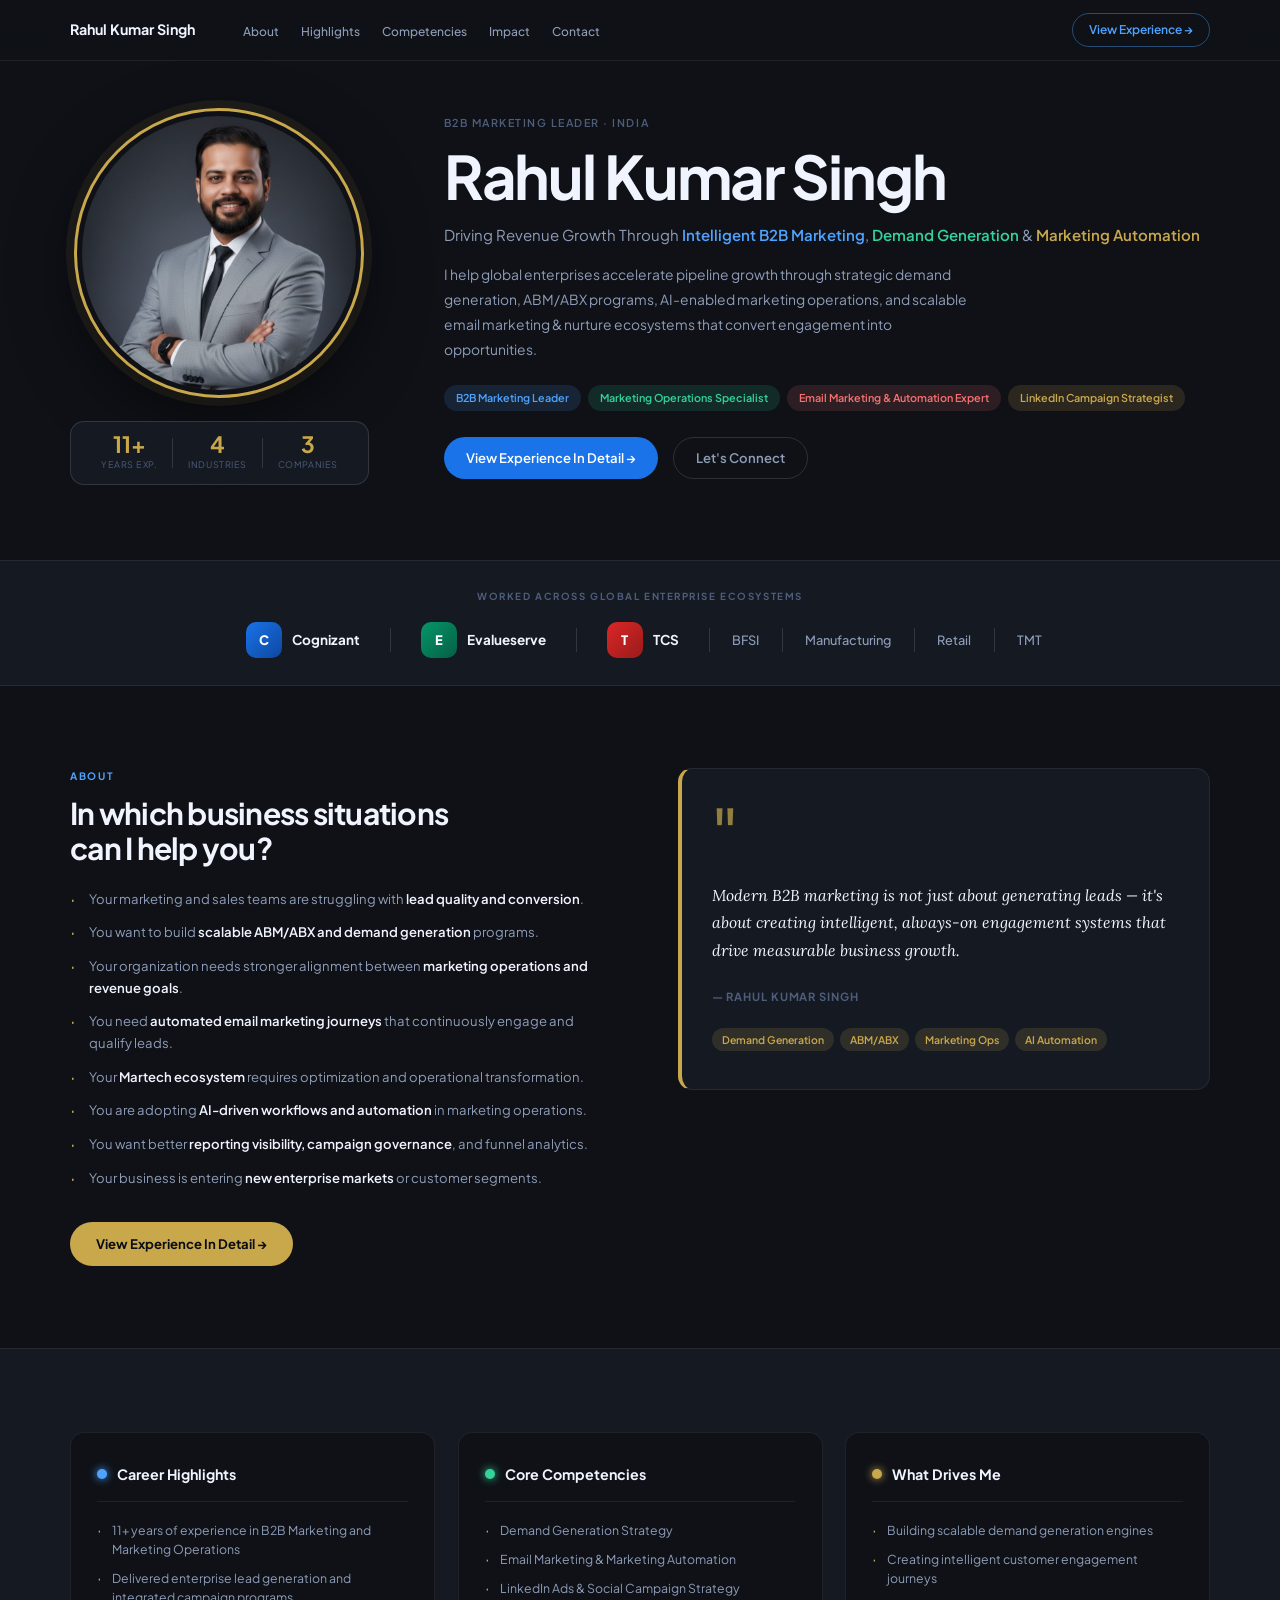
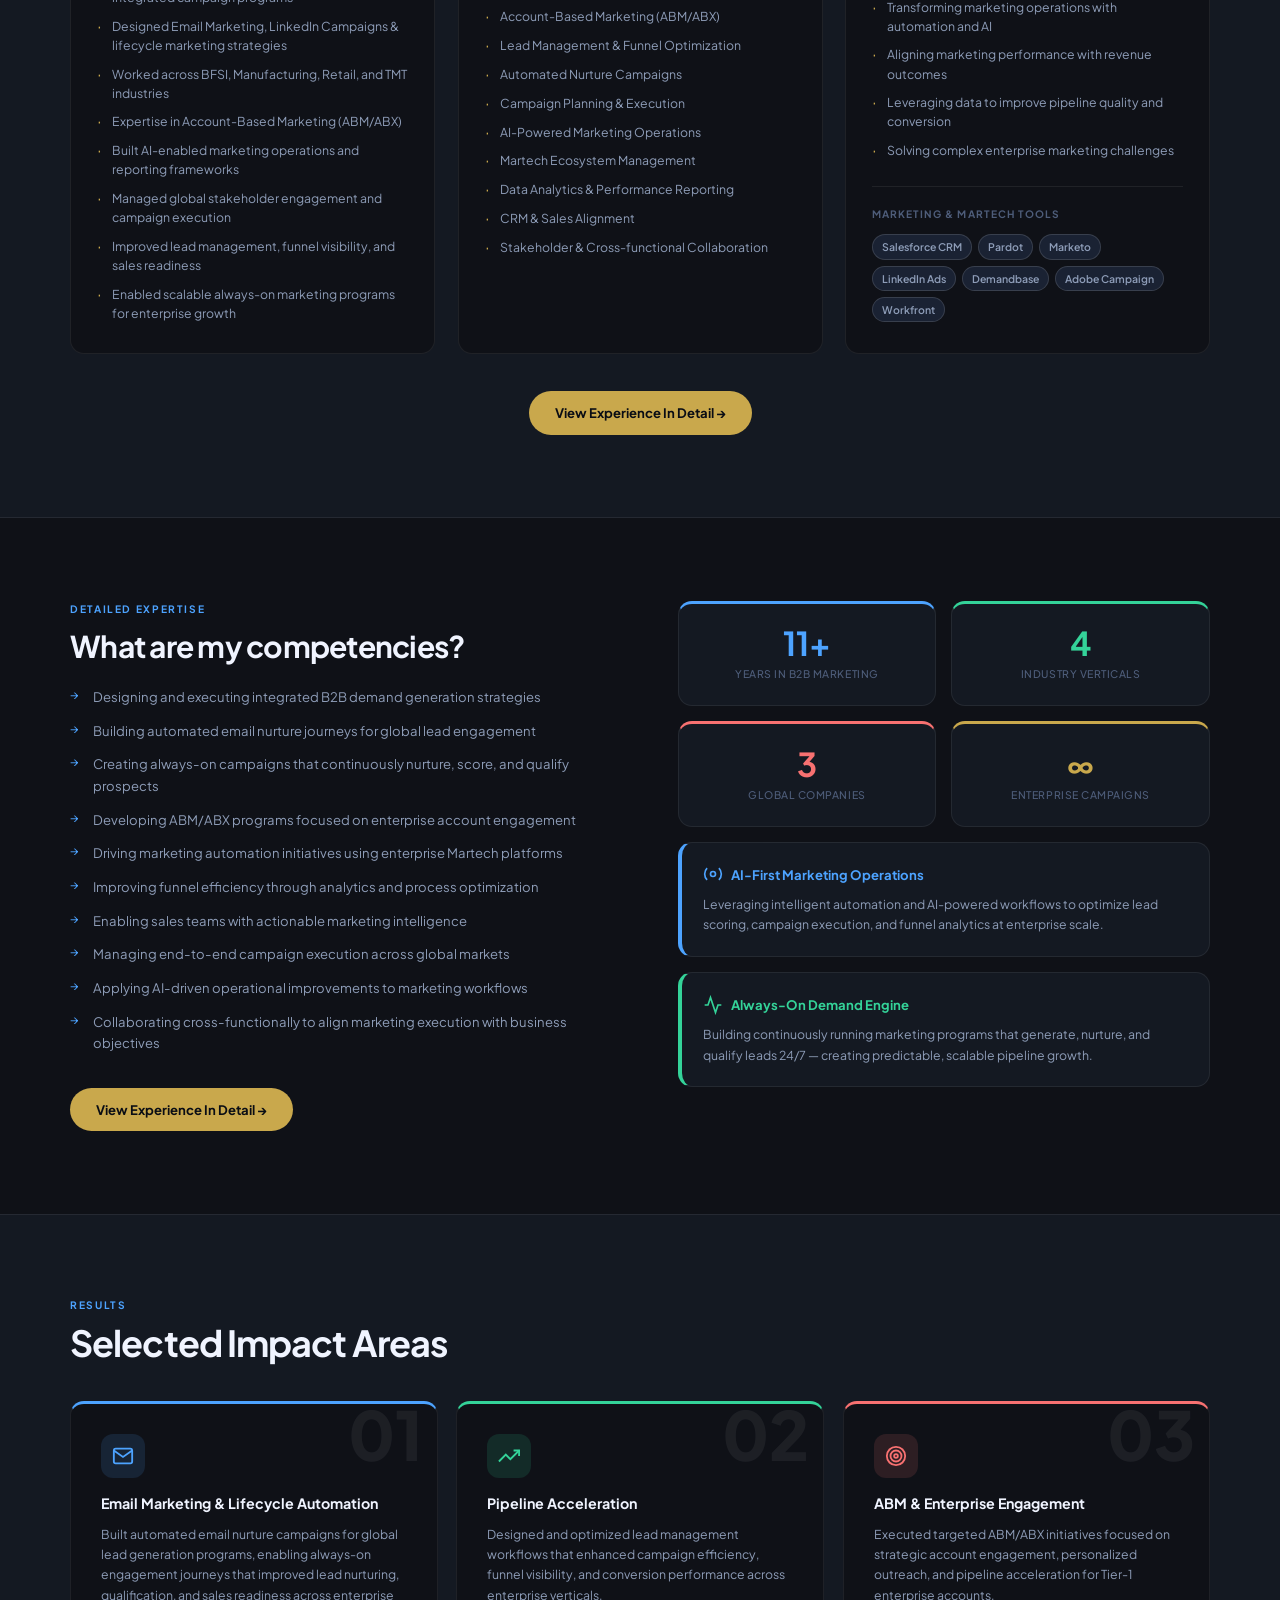
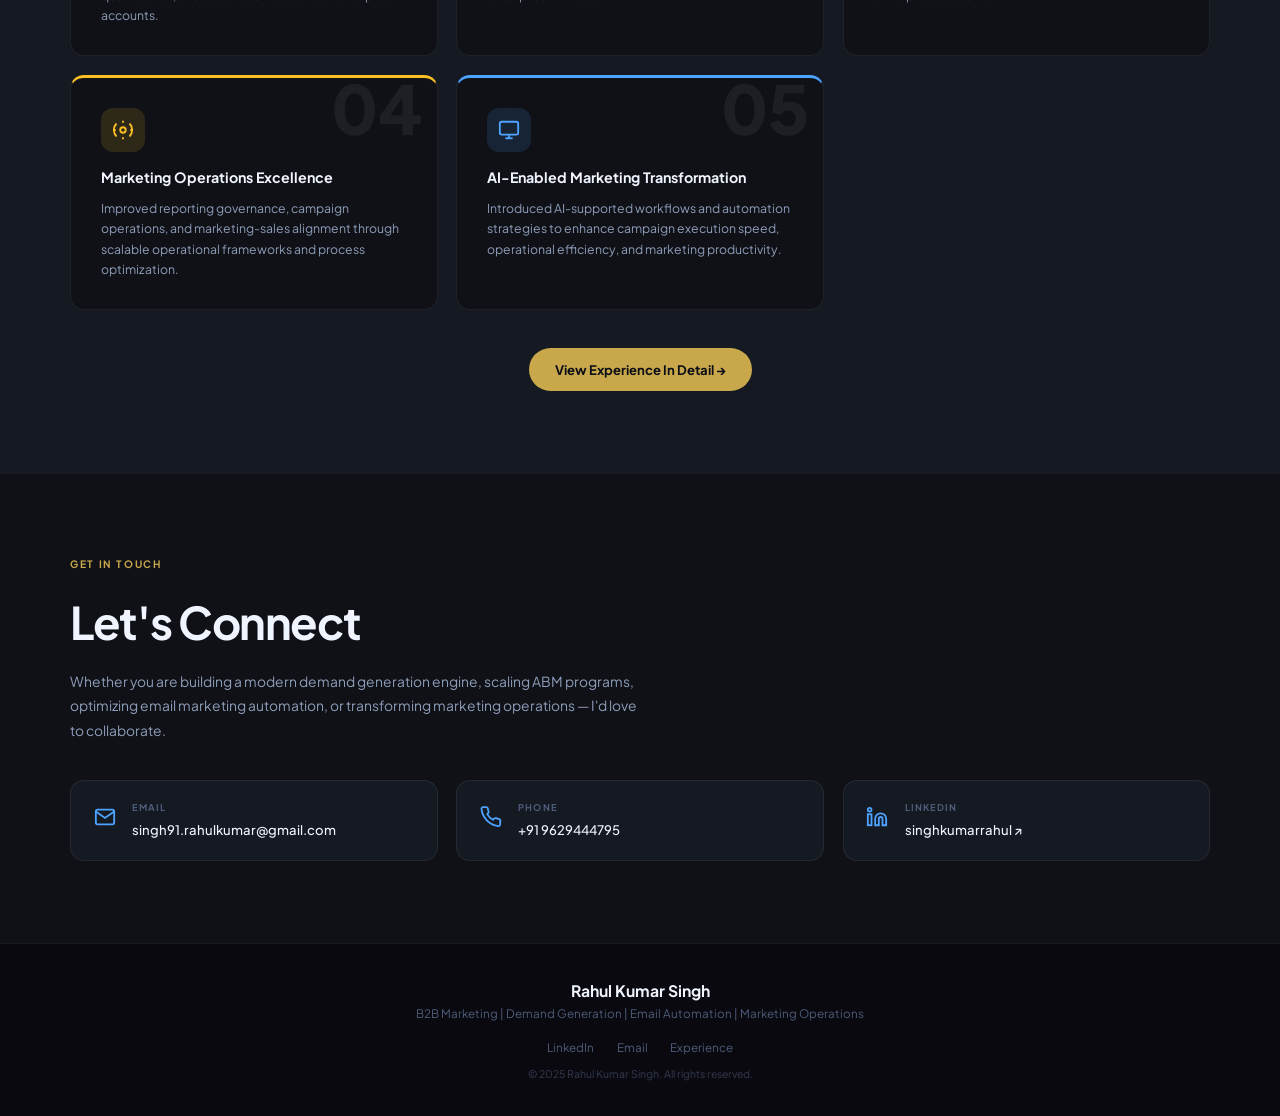
==== index.html @ 8cbeb7f4 "Add files via upload" ====
<!DOCTYPE html>
<html lang="en">
<head>
  <meta charset="UTF-8"/>
  <meta name="viewport" content="width=device-width, initial-scale=1.0"/>
  <title>Rahul Kumar Singh — B2B Marketing Leader</title>
  <link rel="preconnect" href="https://fonts.googleapis.com">
  <link href="https://fonts.googleapis.com/css2?family=Plus+Jakarta+Sans:ital,wght@0,300;0,400;0,500;0,600;0,700;1,400&family=Lora:ital,wght@0,400;0,600;1,400;1,600&display=swap" rel="stylesheet">
  <link rel="stylesheet" href="css/index.css"/>
</head>
<body>

<!-- ═══ NAV ═══ -->
<nav class="nav" id="nav">
  <div class="nav-inner">
    <div class="nav-logo">Rahul Kumar Singh</div>
    <ul class="nav-links">
      <li><a href="#about">About</a></li>
      <li><a href="#highlights">Highlights</a></li>
      <li><a href="#competencies">Competencies</a></li>
      <li><a href="#impact">Impact</a></li>
      <li><a href="#contact">Contact</a></li>
    </ul>
    <a href="experience.html" class="nav-cta">View Experience →</a>
    <button class="hamburger" id="hamburger" onclick="toggleMenu()">
      <span></span><span></span><span></span>
    </button>
  </div>
</nav>

<!-- MOBILE MENU -->
<div class="mobile-nav" id="mobileNav">
  <a href="#about" onclick="closeMenu()">About</a>
  <a href="#highlights" onclick="closeMenu()">Highlights</a>
  <a href="#competencies" onclick="closeMenu()">Competencies</a>
  <a href="#impact" onclick="closeMenu()">Impact</a>
  <a href="#contact" onclick="closeMenu()">Contact</a>
  <a href="experience.html" class="mob-cta">View Experience →</a>
</div>

<!-- ═══ SECTION 1: HERO ═══ -->
<section class="hero" id="hero">
  <div class="hero-inner container">

    <div class="hero-left">
      <div class="hero-photo-ring">
        <img src="assets/rahul.png" alt="Rahul Kumar Singh" class="hero-photo"/>
      </div>
      <div class="hero-stats-row">
        <div class="hero-stat">
          <span class="hs-num">11+</span>
          <span class="hs-lbl">Years Exp.</span>
        </div>
        <div class="hs-div"></div>
        <div class="hero-stat">
          <span class="hs-num">4</span>
          <span class="hs-lbl">Industries</span>
        </div>
        <div class="hs-div"></div>
        <div class="hero-stat">
          <span class="hs-num">3</span>
          <span class="hs-lbl">Companies</span>
        </div>
      </div>
    </div>

    <div class="hero-right">
      <div class="hero-eyebrow">B2B Marketing Leader · India</div>
      <h1 class="hero-name">Rahul Kumar Singh</h1>
      <p class="hero-tagline">
        Driving Revenue Growth Through
        <span class="t-blue">Intelligent B2B Marketing</span>,
        <span class="t-green">Demand Generation</span>
        &amp; <span class="t-gold">Marketing Automation</span>
      </p>
      <p class="hero-desc">
        I help global enterprises accelerate pipeline growth through strategic demand generation, ABM/ABX programs, AI-enabled marketing operations, and scalable email marketing &amp; nurture ecosystems that convert engagement into opportunities.
      </p>
      <div class="hero-badges">
        <span class="hbadge hb-blue">B2B Marketing Leader</span>
        <span class="hbadge hb-green">Marketing Operations Specialist</span>
        <span class="hbadge hb-red">Email Marketing &amp; Automation Expert</span>
        <span class="hbadge hb-gold">LinkedIn Campaign Strategist</span>
      </div>
      <div class="hero-cta-row">
        <a href="experience.html" class="btn-primary">View Experience In Detail →</a>
        <a href="#contact" class="btn-ghost">Let's Connect</a>
      </div>
    </div>

  </div>
</section>

<!-- ═══ SECTION 2: TRUST STRIP ═══ -->
<section class="trust-strip">
  <div class="container">
    <p class="trust-label">Worked Across Global Enterprise Ecosystems</p>
    <div class="trust-row">
      <div class="trust-company cog-co">
        <div class="tc-badge cog-badge">C</div>
        <span class="tc-name">Cognizant</span>
      </div>
      <div class="trust-sep"></div>
      <div class="trust-company evs-co">
        <div class="tc-badge evs-badge">E</div>
        <span class="tc-name">Evalueserve</span>
      </div>
      <div class="trust-sep"></div>
      <div class="trust-company tcs-co">
        <div class="tc-badge tcs-badge">T</div>
        <span class="tc-name">TCS</span>
      </div>
      <div class="trust-sep"></div>
      <span class="trust-industry">BFSI</span>
      <div class="trust-sep"></div>
      <span class="trust-industry">Manufacturing</span>
      <div class="trust-sep"></div>
      <span class="trust-industry">Retail</span>
      <div class="trust-sep"></div>
      <span class="trust-industry">TMT</span>
    </div>
  </div>
</section>

<!-- ═══ SECTION 3: ABOUT / SITUATIONS + QUOTE ═══ -->
<section class="about-section" id="about">
  <div class="container about-grid">

    <div class="about-left reveal">
      <div class="section-eyebrow">About</div>
      <h2 class="section-h2">In which business situations<br>can I help you?</h2>
      <ul class="situation-list">
        <li>Your marketing and sales teams are struggling with <strong>lead quality and conversion</strong>.</li>
        <li>You want to build <strong>scalable ABM/ABX and demand generation</strong> programs.</li>
        <li>Your organization needs stronger alignment between <strong>marketing operations and revenue goals</strong>.</li>
        <li>You need <strong>automated email marketing journeys</strong> that continuously engage and qualify leads.</li>
        <li>Your <strong>Martech ecosystem</strong> requires optimization and operational transformation.</li>
        <li>You are adopting <strong>AI-driven workflows and automation</strong> in marketing operations.</li>
        <li>You want better <strong>reporting visibility, campaign governance</strong>, and funnel analytics.</li>
        <li>Your business is entering <strong>new enterprise markets</strong> or customer segments.</li>
      </ul>
      <a href="experience.html" class="btn-cta">View Experience In Detail →</a>
    </div>

    <div class="about-right reveal">
      <div class="quote-card">
        <div class="quote-icon">"</div>
        <blockquote class="quote-text">
          Modern B2B marketing is not just about generating leads — it's about creating intelligent, always-on engagement systems that drive measurable business growth.
        </blockquote>
        <p class="quote-attr">— Rahul Kumar Singh</p>
        <div class="quote-tags">
          <span class="qt">Demand Generation</span>
          <span class="qt">ABM/ABX</span>
          <span class="qt">Marketing Ops</span>
          <span class="qt">AI Automation</span>
        </div>
      </div>
    </div>

  </div>
</section>

<!-- ═══ SECTION 4: HIGHLIGHTS / COMPETENCIES / DRIVES ME ═══ -->
<section class="highlights-section" id="highlights">
  <div class="container">
    <div class="three-col">

      <div class="h-card reveal">
        <div class="hc-head">
          <div class="hc-dot hc-dot-blue"></div>
          <h3>Career Highlights</h3>
        </div>
        <ul class="h-list">
          <li>11+ years of experience in B2B Marketing and Marketing Operations</li>
          <li>Delivered enterprise lead generation and integrated campaign programs</li>
          <li>Designed Email Marketing, LinkedIn Campaigns &amp; lifecycle marketing strategies</li>
          <li>Worked across BFSI, Manufacturing, Retail, and TMT industries</li>
          <li>Expertise in Account-Based Marketing (ABM/ABX)</li>
          <li>Built AI-enabled marketing operations and reporting frameworks</li>
          <li>Managed global stakeholder engagement and campaign execution</li>
          <li>Improved lead management, funnel visibility, and sales readiness</li>
          <li>Enabled scalable always-on marketing programs for enterprise growth</li>
        </ul>
      </div>

      <div class="h-card reveal">
        <div class="hc-head">
          <div class="hc-dot hc-dot-green"></div>
          <h3>Core Competencies</h3>
        </div>
        <ul class="h-list" id="competencies">
          <li>Demand Generation Strategy</li>
          <li>Email Marketing &amp; Marketing Automation</li>
          <li>LinkedIn Ads &amp; Social Campaign Strategy</li>
          <li>Account-Based Marketing (ABM/ABX)</li>
          <li>Lead Management &amp; Funnel Optimization</li>
          <li>Automated Nurture Campaigns</li>
          <li>Campaign Planning &amp; Execution</li>
          <li>AI-Powered Marketing Operations</li>
          <li>Martech Ecosystem Management</li>
          <li>Data Analytics &amp; Performance Reporting</li>
          <li>CRM &amp; Sales Alignment</li>
          <li>Stakeholder &amp; Cross-functional Collaboration</li>
        </ul>
      </div>

      <div class="h-card reveal">
        <div class="hc-head">
          <div class="hc-dot hc-dot-gold"></div>
          <h3>What Drives Me</h3>
        </div>
        <ul class="h-list">
          <li>Building scalable demand generation engines</li>
          <li>Creating intelligent customer engagement journeys</li>
          <li>Transforming marketing operations with automation and AI</li>
          <li>Aligning marketing performance with revenue outcomes</li>
          <li>Leveraging data to improve pipeline quality and conversion</li>
          <li>Solving complex enterprise marketing challenges</li>
        </ul>
        <div class="tools-block">
          <div class="tb-label">Marketing &amp; Martech Tools</div>
          <div class="tools-wrap">
            <span class="tool">Salesforce CRM</span>
            <span class="tool">Pardot</span>
            <span class="tool">Marketo</span>
            <span class="tool">LinkedIn Ads</span>
            <span class="tool">Demandbase</span>
            <span class="tool">Adobe Campaign</span>
            <span class="tool">Workfront</span>
          </div>
        </div>
      </div>

    </div>
    <div class="section-cta-row">
      <a href="experience.html" class="btn-cta">View Experience In Detail →</a>
    </div>
  </div>
</section>

<!-- ═══ SECTION 5: DETAILED EXPERTISE ═══ -->
<section class="expertise-section">
  <div class="container expertise-grid">

    <div class="expertise-left reveal">
      <div class="section-eyebrow">Detailed Expertise</div>
      <h2 class="section-h2">What are my competencies?</h2>
      <ul class="exp-list">
        <li>Designing and executing integrated B2B demand generation strategies</li>
        <li>Building automated email nurture journeys for global lead engagement</li>
        <li>Creating always-on campaigns that continuously nurture, score, and qualify prospects</li>
        <li>Developing ABM/ABX programs focused on enterprise account engagement</li>
        <li>Driving marketing automation initiatives using enterprise Martech platforms</li>
        <li>Improving funnel efficiency through analytics and process optimization</li>
        <li>Enabling sales teams with actionable marketing intelligence</li>
        <li>Managing end-to-end campaign execution across global markets</li>
        <li>Applying AI-driven operational improvements to marketing workflows</li>
        <li>Collaborating cross-functionally to align marketing execution with business objectives</li>
      </ul>
      <a href="experience.html" class="btn-cta">View Experience In Detail →</a>
    </div>

    <div class="expertise-right reveal">
      <div class="stat-grid">
        <div class="stat-box sb-blue">
          <div class="sb-num">11+</div>
          <div class="sb-lbl">Years in B2B Marketing</div>
        </div>
        <div class="stat-box sb-green">
          <div class="sb-num">4</div>
          <div class="sb-lbl">Industry Verticals</div>
        </div>
        <div class="stat-box sb-red">
          <div class="sb-num">3</div>
          <div class="sb-lbl">Global Companies</div>
        </div>
        <div class="stat-box sb-gold">
          <div class="sb-num">∞</div>
          <div class="sb-lbl">Enterprise Campaigns</div>
        </div>
      </div>
      <div class="ai-card">
        <div class="ai-head">
          <svg width="20" height="20" viewBox="0 0 24 24" fill="none" stroke="currentColor" stroke-width="2"><circle cx="12" cy="12" r="3"/><path d="M19.07 4.93a10 10 0 0 1 0 14.14M4.93 4.93a10 10 0 0 0 0 14.14"/></svg>
          AI-First Marketing Operations
        </div>
        <p>Leveraging intelligent automation and AI-powered workflows to optimize lead scoring, campaign execution, and funnel analytics at enterprise scale.</p>
      </div>
      <div class="ai-card" style="border-left-color: var(--green);">
        <div class="ai-head" style="color:var(--green);">
          <svg width="20" height="20" viewBox="0 0 24 24" fill="none" stroke="currentColor" stroke-width="2"><polyline points="22 12 18 12 15 21 9 3 6 12 2 12"/></svg>
          Always-On Demand Engine
        </div>
        <p>Building continuously running marketing programs that generate, nurture, and qualify leads 24/7 — creating predictable, scalable pipeline growth.</p>
      </div>
    </div>

  </div>
</section>

<!-- ═══ SECTION 6: IMPACT CARDS ═══ -->
<section class="impact-section" id="impact">
  <div class="container">
    <div class="section-eyebrow">Results</div>
    <h2 class="section-h2">Selected Impact Areas</h2>
    <div class="impact-grid">

      <div class="impact-card ic-blue reveal">
        <div class="ic-num">01</div>
        <div class="ic-icon-wrap iw-blue">
          <svg width="22" height="22" viewBox="0 0 24 24" fill="none" stroke="currentColor" stroke-width="2"><path d="M4 4h16c1.1 0 2 .9 2 2v12c0 1.1-.9 2-2 2H4c-1.1 0-2-.9-2-2V6c0-1.1.9-2 2-2z"/><polyline points="22,6 12,13 2,6"/></svg>
        </div>
        <h3>Email Marketing &amp; Lifecycle Automation</h3>
        <p>Built automated email nurture campaigns for global lead generation programs, enabling always-on engagement journeys that improved lead nurturing, qualification, and sales readiness across enterprise accounts.</p>
      </div>

      <div class="impact-card ic-green reveal">
        <div class="ic-num">02</div>
        <div class="ic-icon-wrap iw-green">
          <svg width="22" height="22" viewBox="0 0 24 24" fill="none" stroke="currentColor" stroke-width="2"><polyline points="23 6 13.5 15.5 8.5 10.5 1 18"/><polyline points="17 6 23 6 23 12"/></svg>
        </div>
        <h3>Pipeline Acceleration</h3>
        <p>Designed and optimized lead management workflows that enhanced campaign efficiency, funnel visibility, and conversion performance across enterprise verticals.</p>
      </div>

      <div class="impact-card ic-red reveal">
        <div class="ic-num">03</div>
        <div class="ic-icon-wrap iw-red">
          <svg width="22" height="22" viewBox="0 0 24 24" fill="none" stroke="currentColor" stroke-width="2"><circle cx="12" cy="12" r="10"/><circle cx="12" cy="12" r="6"/><circle cx="12" cy="12" r="2"/></svg>
        </div>
        <h3>ABM &amp; Enterprise Engagement</h3>
        <p>Executed targeted ABM/ABX initiatives focused on strategic account engagement, personalized outreach, and pipeline acceleration for Tier-1 enterprise accounts.</p>
      </div>

      <div class="impact-card ic-yellow reveal">
        <div class="ic-num">04</div>
        <div class="ic-icon-wrap iw-yellow">
          <svg width="22" height="22" viewBox="0 0 24 24" fill="none" stroke="currentColor" stroke-width="2"><circle cx="12" cy="12" r="3"/><path d="M19.07 4.93a10 10 0 0 1 0 14.14M4.93 4.93a10 10 0 0 0 0 14.14M2 12h2M20 12h2M12 2v2M12 20v2"/></svg>
        </div>
        <h3>Marketing Operations Excellence</h3>
        <p>Improved reporting governance, campaign operations, and marketing-sales alignment through scalable operational frameworks and process optimization.</p>
      </div>

      <div class="impact-card ic-blue reveal">
        <div class="ic-num">05</div>
        <div class="ic-icon-wrap iw-blue">
          <svg width="22" height="22" viewBox="0 0 24 24" fill="none" stroke="currentColor" stroke-width="2"><rect x="2" y="3" width="20" height="14" rx="2"/><line x1="8" y1="21" x2="16" y2="21"/><line x1="12" y1="17" x2="12" y2="21"/></svg>
        </div>
        <h3>AI-Enabled Marketing Transformation</h3>
        <p>Introduced AI-supported workflows and automation strategies to enhance campaign execution speed, operational efficiency, and marketing productivity.</p>
      </div>

    </div>
    <div class="section-cta-row">
      <a href="experience.html" class="btn-cta">View Experience In Detail →</a>
    </div>
  </div>
</section>

<!-- ═══ SECTION 7: CONTACT ═══ -->
<section class="contact-section" id="contact">
  <div class="container">
    <div class="section-eyebrow contact-eye">Get In Touch</div>
    <h2 class="contact-h2">Let's Connect</h2>
    <p class="contact-sub">Whether you are building a modern demand generation engine, scaling ABM programs, optimizing email marketing automation, or transforming marketing operations — I'd love to collaborate.</p>
    <div class="contact-cards">
      <a href="mailto:singh91.rahulkumar@gmail.com" class="contact-card">
        <div class="cc-icon">
          <svg width="22" height="22" viewBox="0 0 24 24" fill="none" stroke="currentColor" stroke-width="2"><path d="M4 4h16c1.1 0 2 .9 2 2v12c0 1.1-.9 2-2 2H4c-1.1 0-2-.9-2-2V6c0-1.1.9-2 2-2z"/><polyline points="22,6 12,13 2,6"/></svg>
        </div>
        <div>
          <div class="cc-lbl">EMAIL</div>
          <div class="cc-val">singh91.rahulkumar@gmail.com</div>
        </div>
      </a>
      <a href="tel:+919629444795" class="contact-card">
        <div class="cc-icon">
          <svg width="22" height="22" viewBox="0 0 24 24" fill="none" stroke="currentColor" stroke-width="2"><path d="M22 16.92v3a2 2 0 0 1-2.18 2 19.79 19.79 0 0 1-8.63-3.07A19.5 19.5 0 0 1 4.69 12 19.79 19.79 0 0 1 1.61 3.37 2 2 0 0 1 3.6 1.18h3a2 2 0 0 1 2 1.72c.127.96.361 1.903.7 2.81a2 2 0 0 1-.45 2.11L7.91 8.84a16 16 0 0 0 6.15 6.15l1.2-1.24a2 2 0 0 1 2.11-.45c.907.339 1.85.573 2.81.7A2 2 0 0 1 22 16.92z"/></svg>
        </div>
        <div>
          <div class="cc-lbl">PHONE</div>
          <div class="cc-val">+91 9629444795</div>
        </div>
      </a>
      <a href="https://linkedin.com/in/singhkumarrahul" target="_blank" class="contact-card">
        <div class="cc-icon">
          <svg width="22" height="22" viewBox="0 0 24 24" fill="none" stroke="currentColor" stroke-width="2"><path d="M16 8a6 6 0 0 1 6 6v7h-4v-7a2 2 0 0 0-2-2 2 2 0 0 0-2 2v7h-4v-7a6 6 0 0 1 6-6z"/><rect x="2" y="9" width="4" height="12"/><circle cx="4" cy="4" r="2"/></svg>
        </div>
        <div>
          <div class="cc-lbl">LINKEDIN</div>
          <div class="cc-val">singhkumarrahul ↗</div>
        </div>
      </a>
    </div>
  </div>
</section>

<!-- ═══ FOOTER ═══ -->
<footer class="footer">
  <div class="container">
    <div class="footer-inner">
      <div class="footer-brand">
        <div class="footer-name">Rahul Kumar Singh</div>
        <div class="footer-tagline">B2B Marketing | Demand Generation | Email Automation | Marketing Operations</div>
      </div>
      <div class="footer-links">
        <a href="https://linkedin.com/in/singhkumarrahul" target="_blank">LinkedIn</a>
        <a href="mailto:singh91.rahulkumar@gmail.com">Email</a>
        <a href="experience.html">Experience</a>
      </div>
      <div class="footer-copy">© 2025 Rahul Kumar Singh. All rights reserved.</div>
    </div>
  </div>
</footer>

<script src="js/index.js"></script>
</body>
</html>
---- css/index.css ----
@import url('https://fonts.googleapis.com/css2?family=Plus+Jakarta+Sans:ital,wght@0,300;0,400;0,500;0,600;0,700;1,400&family=Lora:ital,wght@0,400;0,600;1,400;1,600&display=swap');

:root {
  --blue: #4da3ff;
  --blue-d: #1a73e8;
  --blue-l: rgba(77,163,255,.13);
  --green: #34d399;
  --green-l: rgba(52,211,153,.13);
  --red: #f87171;
  --red-l: rgba(248,113,113,.13);
  --yellow: #fbbf24;
  --yellow-l: rgba(251,191,36,.13);
  --gold: #c9a84c;
  --gold-l: rgba(201,168,76,.15);
  --bg: #0f1117;
  --bg2: #141922;
  --bg3: #1a2233;
  --bg4: #202b3d;
  --border: rgba(255,255,255,.07);
  --border2: rgba(255,255,255,.13);
  --t1: #f0f4ff;
  --t2: #8e9db8;
  --t3: #4e5d7a;
  --fn: 'Plus Jakarta Sans', -apple-system, sans-serif;
  --serif: 'Lora', Georgia, serif;
  --r: 14px;
  --r-sm: 8px;
  --r-pill: 100px;
  --ease: cubic-bezier(0.4,0,0.2,1);
}

*, *::before, *::after { margin: 0; padding: 0; box-sizing: border-box; }
html { scroll-behavior: smooth; font-size: 15px; }
body { font-family: var(--fn); background: var(--bg); color: var(--t1); line-height: 1.65; overflow-x: hidden; }
a { text-decoration: none; color: inherit; }
::-webkit-scrollbar { width: 4px; }
::-webkit-scrollbar-track { background: var(--bg); }
::-webkit-scrollbar-thumb { background: var(--bg4); border-radius: 2px; }

/* ── CONTAINER ── */
.container { max-width: 1200px; margin: 0 auto; padding: 0 2rem; }

/* ── SHARED TYPOGRAPHY ── */
.section-eyebrow {
  font-size: 0.68rem; font-weight: 700; text-transform: uppercase;
  letter-spacing: .16em; color: var(--blue); margin-bottom: 0.75rem;
}
.section-h2 {
  font-size: clamp(1.6rem, 3vw, 2.4rem); font-weight: 700;
  letter-spacing: -.025em; color: var(--t1); margin-bottom: 1.5rem; line-height: 1.15;
}

/* ── BUTTONS ── */
.btn-primary {
  display: inline-flex; align-items: center; gap: 6px;
  font-family: var(--fn); font-size: 0.875rem; font-weight: 600;
  background: var(--blue-d); color: #fff;
  padding: 10px 22px; border-radius: var(--r-pill);
  transition: background 0.2s, transform 0.15s, box-shadow 0.2s;
}
.btn-primary:hover { background: #1557b0; transform: translateY(-2px); box-shadow: 0 6px 20px rgba(26,115,232,.4); }
.btn-ghost {
  display: inline-flex; align-items: center;
  font-family: var(--fn); font-size: 0.875rem; font-weight: 600;
  background: transparent; color: var(--t2);
  border: 1.5px solid var(--border2); padding: 9px 22px;
  border-radius: var(--r-pill); transition: border-color 0.2s, color 0.2s;
}
.btn-ghost:hover { border-color: var(--t1); color: var(--t1); }
.btn-cta {
  display: inline-flex; align-items: center; gap: 6px;
  font-family: var(--fn); font-size: 0.875rem; font-weight: 700;
  background: var(--gold); color: #0a0d14;
  padding: 11px 26px; border-radius: var(--r-pill);
  transition: background 0.2s, transform 0.15s, box-shadow 0.2s;
}
.btn-cta:hover { background: #e8c97a; transform: translateY(-2px); box-shadow: 0 6px 20px rgba(201,168,76,.3); }
.section-cta-row { margin-top: 2.5rem; text-align: center; }

/* ── NAV ── */
.nav {
  position: fixed; top: 0; left: 0; right: 0; z-index: 100;
  background: rgba(15,17,23,.94); backdrop-filter: blur(24px) saturate(160%);
  border-bottom: 1px solid var(--border); transition: box-shadow 0.3s;
}
.nav.scrolled { box-shadow: 0 2px 24px rgba(0,0,0,.6); }
.nav-inner {
  max-width: 1200px; margin: 0 auto;
  display: flex; align-items: center; gap: 0; padding: 0 2rem; height: 60px;
}
.nav-logo { font-size: 0.95rem; font-weight: 700; color: var(--t1); flex-shrink: 0; }
.nav-links { display: flex; gap: 2px; list-style: none; margin: 0 auto 0 2.5rem; }
.nav-links a {
  font-size: 0.8rem; font-weight: 500; color: var(--t2);
  padding: 5px 10px; border-radius: var(--r-sm); transition: background 0.2s, color 0.2s;
}
.nav-links a:hover { background: var(--bg3); color: var(--t1); }
.nav-cta {
  font-size: 0.8rem; font-weight: 600; color: var(--blue);
  border: 1.5px solid rgba(77,163,255,.4); padding: 6px 16px;
  border-radius: var(--r-pill); transition: background 0.2s; flex-shrink: 0;
}
.nav-cta:hover { background: var(--blue-l); }
.hamburger { display: none; background: none; border: none; cursor: pointer; flex-direction: column; gap: 5px; padding: 4px; margin-left: 1rem; }
.hamburger span { display: block; width: 20px; height: 2px; background: var(--t1); border-radius: 2px; transition: 0.3s; }
.hamburger.open span:nth-child(1) { transform: rotate(45deg) translate(5px,5px); }
.hamburger.open span:nth-child(2) { opacity: 0; }
.hamburger.open span:nth-child(3) { transform: rotate(-45deg) translate(5px,-5px); }
.mobile-nav {
  position: fixed; top: 60px; left: 0; right: 0; z-index: 99;
  background: var(--bg2); border-bottom: 1px solid var(--border);
  display: flex; flex-direction: column; padding: 1rem;
  transform: translateY(-110%); transition: transform 0.4s var(--ease);
}
.mobile-nav.open { transform: translateY(0); }
.mobile-nav a { font-size: 1rem; font-weight: 500; color: var(--t1); padding: 0.75rem 1rem; border-radius: var(--r-sm); }
.mobile-nav a:hover { background: var(--bg3); }
.mob-cta { color: var(--gold) !important; font-weight: 700 !important; }

/* ── REVEAL ANIMATION ── */
.reveal { opacity: 0; transform: translateY(24px); transition: opacity 0.75s var(--ease), transform 0.75s var(--ease); }
.reveal.visible { opacity: 1; transform: translateY(0); }

/* ══════════════════════════════
   HERO
══════════════════════════════ */
.hero { padding: 108px 0 5rem; }
.hero-inner { display: grid; grid-template-columns: auto 1fr; gap: 5rem; align-items: center; }

.hero-left { display: flex; flex-direction: column; align-items: center; gap: 1.5rem; }
.hero-photo-ring {
  width: 290px; height: 290px; border-radius: 50%;
  border: 3px solid var(--gold); padding: 5px; overflow: hidden;
  box-shadow: 0 0 0 8px rgba(201,168,76,.08), 0 20px 60px rgba(0,0,0,.5);
}
.hero-photo { width: 100%; height: 100%; object-fit: cover; object-position: center top; border-radius: 50%; }
.hero-stats-row { display: flex; align-items: center; gap: 0; background: var(--bg2); border: 1px solid var(--border2); border-radius: var(--r); padding: 0.75rem 1rem; }
.hero-stat { text-align: center; padding: 0 1rem; }
.hs-num { display: block; font-size: 1.5rem; font-weight: 700; color: var(--gold); line-height: 1; }
.hs-lbl { display: block; font-size: 0.6rem; color: var(--t3); margin-top: 3px; text-transform: uppercase; letter-spacing: .06em; }
.hs-div { width: 1px; height: 30px; background: var(--border2); }

.hero-right { padding-left: 0; }
.hero-eyebrow { font-size: 0.72rem; font-weight: 600; text-transform: uppercase; letter-spacing: .14em; color: var(--t3); margin-bottom: 0.9rem; }
.hero-name { font-size: clamp(2.4rem, 5vw, 4rem); font-weight: 700; letter-spacing: -.035em; color: var(--t1); line-height: 1.0; margin-bottom: 1rem; }
.hero-tagline { font-size: 1rem; line-height: 1.8; color: var(--t2); margin-bottom: 1rem; }
.t-blue { color: var(--blue); font-weight: 600; }
.t-green { color: var(--green); font-weight: 600; }
.t-gold { color: var(--gold); font-weight: 600; }
.hero-desc { font-size: 0.925rem; color: var(--t2); line-height: 1.8; margin-bottom: 1.5rem; max-width: 540px; }
.hero-badges { display: flex; flex-wrap: wrap; gap: 7px; margin-bottom: 1.75rem; }
.hbadge { font-size: 0.72rem; font-weight: 600; padding: 4px 12px; border-radius: var(--r-pill); }
.hb-blue { background: var(--blue-l); color: var(--blue); }
.hb-green { background: var(--green-l); color: var(--green); }
.hb-red { background: var(--red-l); color: var(--red); }
.hb-gold { background: var(--gold-l); color: var(--gold); }
.hero-cta-row { display: flex; gap: 1rem; flex-wrap: wrap; }

/* ══════════════════════════════
   TRUST STRIP
══════════════════════════════ */
.trust-strip {
  background: var(--bg2); border-top: 1px solid var(--border); border-bottom: 1px solid var(--border);
  padding: 1.75rem 2rem;
}
.trust-label { font-size: 0.65rem; font-weight: 700; text-transform: uppercase; letter-spacing: .16em; color: var(--t3); text-align: center; margin-bottom: 1.25rem; }
.trust-row { display: flex; align-items: center; justify-content: center; flex-wrap: wrap; gap: 0; max-width: 1200px; margin: 0 auto; }
.trust-company { display: flex; align-items: center; gap: 10px; padding: 0 2rem; }
.tc-badge { width: 36px; height: 36px; border-radius: 10px; display: flex; align-items: center; justify-content: center; font-size: 13px; font-weight: 800; color: #fff; }
.cog-badge { background: linear-gradient(135deg, #1a73e8, #0d47a1); }
.evs-badge { background: linear-gradient(135deg, #059669, #065f46); }
.tcs-badge { background: linear-gradient(135deg, #dc2626, #991b1b); }
.tc-name { font-size: 0.9rem; font-weight: 700; color: var(--t1); }
.trust-sep { width: 1px; height: 24px; background: var(--border2); }
.trust-industry { font-size: 0.85rem; font-weight: 500; color: var(--t2); padding: 0 1.5rem; }

/* ══════════════════════════════
   ABOUT / SITUATIONS
══════════════════════════════ */
.about-section { padding: 5.5rem 0; }
.about-grid { display: grid; grid-template-columns: 1fr 1fr; gap: 5rem; align-items: start; }
.about-left .section-h2 { font-size: clamp(1.5rem, 2.5vw, 2rem); margin-bottom: 1.5rem; }
.situation-list { list-style: none; display: flex; flex-direction: column; gap: 0.8rem; margin-bottom: 2.25rem; }
.situation-list li { font-size: 0.875rem; color: var(--t2); line-height: 1.65; padding-left: 1.25rem; position: relative; }
.situation-list li::before { content: '·'; position: absolute; left: 0; font-size: 1.3rem; line-height: 1.1; color: var(--gold); }
.situation-list strong { color: var(--t1); font-weight: 600; }

.quote-card {
  background: var(--bg2); border: 1px solid var(--border);
  border-left: 4px solid var(--gold);
  border-radius: var(--r); padding: 2.5rem 2rem;
}
.quote-icon { font-family: var(--serif); font-size: 5rem; color: var(--gold); line-height: 0.75; opacity: 0.7; margin-bottom: 1.25rem; }
.quote-text { font-family: var(--serif); font-size: 1.05rem; font-style: italic; color: var(--t1); line-height: 1.75; margin-bottom: 1.5rem; }
.quote-attr { font-size: 0.75rem; font-weight: 700; text-transform: uppercase; letter-spacing: .08em; color: var(--t3); margin-bottom: 1.5rem; }
.quote-tags { display: flex; flex-wrap: wrap; gap: 6px; }
.qt { font-size: 0.7rem; font-weight: 600; padding: 3px 10px; border-radius: var(--r-pill); background: var(--gold-l); color: var(--gold); }

/* ══════════════════════════════
   HIGHLIGHTS / 3 COLUMNS
══════════════════════════════ */
.highlights-section { padding: 5.5rem 0; background: var(--bg2); border-top: 1px solid var(--border); border-bottom: 1px solid var(--border); }
.three-col { display: grid; grid-template-columns: repeat(3,1fr); gap: 1.5rem; }
.h-card {
  background: var(--bg); border: 1px solid var(--border); border-radius: var(--r);
  padding: 2rem 1.75rem;
  transition: border-color 0.3s, transform 0.2s;
}
.h-card:hover { border-color: var(--border2); transform: translateY(-3px); }
.hc-head { display: flex; align-items: center; gap: 10px; margin-bottom: 1.25rem; padding-bottom: 1rem; border-bottom: 1px solid var(--border); }
.hc-dot { width: 10px; height: 10px; border-radius: 50%; flex-shrink: 0; }
.hc-dot-blue { background: var(--blue); box-shadow: 0 0 8px var(--blue); }
.hc-dot-green { background: var(--green); box-shadow: 0 0 8px var(--green); }
.hc-dot-gold { background: var(--gold); box-shadow: 0 0 8px var(--gold); }
.hc-head h3 { font-size: 0.95rem; font-weight: 700; color: var(--t1); }
.h-list { list-style: none; display: flex; flex-direction: column; gap: 0.65rem; }
.h-list li { font-size: 0.82rem; color: var(--t2); line-height: 1.55; padding-left: 1rem; position: relative; }
.h-list li::before { content: '·'; position: absolute; left: 0; font-size: 1.1rem; line-height: 1.1; color: var(--gold); }
.tools-block { margin-top: 1.75rem; padding-top: 1.25rem; border-top: 1px solid var(--border); }
.tb-label { font-size: 0.68rem; font-weight: 700; text-transform: uppercase; letter-spacing: .1em; color: var(--t3); margin-bottom: 0.75rem; }
.tools-wrap { display: flex; flex-wrap: wrap; gap: 6px; }
.tool { font-size: 0.7rem; font-weight: 600; padding: 3px 9px; border-radius: var(--r-pill); background: var(--bg3); border: 1px solid var(--border2); color: var(--t2); }

/* ══════════════════════════════
   EXPERTISE
══════════════════════════════ */
.expertise-section { padding: 5.5rem 0; }
.expertise-grid { display: grid; grid-template-columns: 1fr 1fr; gap: 5rem; align-items: start; }
.expertise-left .section-h2 { font-size: clamp(1.5rem, 2.5vw, 2rem); }
.exp-list { list-style: none; display: flex; flex-direction: column; gap: 0.8rem; margin-bottom: 2.25rem; }
.exp-list li { font-size: 0.875rem; color: var(--t2); line-height: 1.65; padding-left: 1.5rem; position: relative; }
.exp-list li::before { content: '→'; position: absolute; left: 0; font-size: 0.8rem; color: var(--blue); line-height: 1.55; }
.expertise-right { display: flex; flex-direction: column; gap: 1rem; }
.stat-grid { display: grid; grid-template-columns: 1fr 1fr; gap: 1rem; }
.stat-box { background: var(--bg2); border: 1px solid var(--border); border-radius: var(--r); padding: 1.5rem; text-align: center; transition: transform 0.2s; }
.stat-box:hover { transform: translateY(-3px); }
.sb-blue { border-top: 3px solid var(--blue); }
.sb-green { border-top: 3px solid var(--green); }
.sb-red { border-top: 3px solid var(--red); }
.sb-gold { border-top: 3px solid var(--gold); }
.sb-num { font-size: 2.2rem; font-weight: 700; line-height: 1; margin-bottom: 0.4rem; }
.sb-blue .sb-num { color: var(--blue); }
.sb-green .sb-num { color: var(--green); }
.sb-red .sb-num { color: var(--red); }
.sb-gold .sb-num { color: var(--gold); }
.sb-lbl { font-size: 0.7rem; color: var(--t3); font-weight: 500; text-transform: uppercase; letter-spacing: .05em; }
.ai-card {
  background: var(--bg2); border: 1px solid var(--border);
  border-left: 4px solid var(--blue); border-radius: var(--r); padding: 1.4rem;
}
.ai-card .ai-head { display: flex; align-items: center; gap: 8px; font-size: 0.875rem; font-weight: 700; color: var(--blue); margin-bottom: 0.6rem; }
.ai-card p { font-size: 0.82rem; color: var(--t2); line-height: 1.65; }

/* ══════════════════════════════
   IMPACT CARDS
══════════════════════════════ */
.impact-section { padding: 5.5rem 0; background: var(--bg2); border-top: 1px solid var(--border); }
.impact-section .section-eyebrow { margin-bottom: 0.5rem; }
.impact-section .section-h2 { margin-bottom: 2.5rem; }
.impact-grid { display: grid; grid-template-columns: repeat(3,1fr); gap: 1.25rem; }
.impact-card {
  background: var(--bg); border: 1px solid var(--border);
  border-radius: var(--r); padding: 2rem; position: relative; overflow: hidden;
  transition: transform 0.2s, border-color 0.2s;
}
.impact-card:hover { transform: translateY(-5px); border-color: var(--border2); }
/* Last card spans full on 5-item 3-col grid — let it sit naturally */
.ic-num {
  position: absolute; top: -4px; right: 14px;
  font-size: 4.5rem; font-weight: 800; opacity: 0.06;
  color: var(--t1); user-select: none; line-height: 1;
}
.ic-icon-wrap { width: 44px; height: 44px; border-radius: 12px; display: flex; align-items: center; justify-content: center; margin-bottom: 1.1rem; }
.iw-blue { background: var(--blue-l); color: var(--blue); }
.iw-green { background: var(--green-l); color: var(--green); }
.iw-red { background: var(--red-l); color: var(--red); }
.iw-yellow { background: var(--yellow-l); color: var(--yellow); }
.ic-blue { border-top: 3px solid var(--blue); }
.ic-green { border-top: 3px solid var(--green); }
.ic-red { border-top: 3px solid var(--red); }
.ic-yellow { border-top: 3px solid var(--yellow); }
.impact-card h3 { font-size: 0.95rem; font-weight: 700; color: var(--t1); margin-bottom: 0.75rem; line-height: 1.3; }
.impact-card p { font-size: 0.82rem; color: var(--t2); line-height: 1.65; }

/* ══════════════════════════════
   CONTACT
══════════════════════════════ */
.contact-section { padding: 5.5rem 0; }
.contact-eye { color: var(--gold); }
.contact-h2 { font-size: clamp(1.8rem, 4vw, 3rem); font-weight: 700; letter-spacing: -.03em; color: var(--t1); margin-bottom: 0.75rem; }
.contact-sub { font-size: 0.925rem; color: var(--t2); max-width: 580px; line-height: 1.75; margin-bottom: 2.5rem; }
.contact-cards { display: grid; grid-template-columns: repeat(3,1fr); gap: 1.25rem; }
.contact-card {
  display: flex; align-items: center; gap: 1.1rem;
  background: var(--bg2); border: 1px solid var(--border);
  border-radius: var(--r); padding: 1.25rem 1.5rem;
  transition: background 0.2s, transform 0.2s;
}
.contact-card:hover { background: var(--bg3); transform: translateY(-2px); }
.cc-icon { color: var(--blue); flex-shrink: 0; }
.cc-lbl { font-size: 0.62rem; font-weight: 700; text-transform: uppercase; letter-spacing: .12em; color: var(--t3); margin-bottom: 4px; }
.cc-val { font-size: 0.875rem; font-weight: 500; color: var(--t1); }

/* ══════════════════════════════
   FOOTER
══════════════════════════════ */
.footer { background: #09090f; padding: 2.25rem 0; border-top: 1px solid var(--border); }
.footer-inner { display: flex; flex-direction: column; align-items: center; text-align: center; gap: 0.5rem; }
.footer-name { font-size: 1.05rem; font-weight: 700; color: var(--t1); }
.footer-tagline { font-size: 0.78rem; color: var(--t3); }
.footer-links { display: flex; gap: 1.5rem; margin-top: 0.5rem; }
.footer-links a { font-size: 0.78rem; color: var(--t3); transition: color 0.2s; }
.footer-links a:hover { color: var(--t1); }
.footer-copy { font-size: 0.7rem; color: var(--t3); opacity: 0.6; }

/* ══════════════════════════════
   RESPONSIVE
══════════════════════════════ */
@media (max-width: 1024px) {
  .hero-inner { gap: 3rem; }
  .hero-photo-ring { width: 240px; height: 240px; }
  .three-col { grid-template-columns: 1fr 1fr; }
  .impact-grid { grid-template-columns: 1fr 1fr; }
}
@media (max-width: 768px) {
  .nav-links { display: none; }
  .nav-cta { display: none; }
  .hamburger { display: flex; }
  .hero { padding-top: 84px; }
  .hero-inner { grid-template-columns: 1fr; gap: 2rem; }
  .hero-left { align-items: flex-start; flex-direction: row; gap: 1.5rem; }
  .hero-photo-ring { width: 160px; height: 160px; flex-shrink: 0; }
  .about-grid { grid-template-columns: 1fr; gap: 2.5rem; }
  .expertise-grid { grid-template-columns: 1fr; gap: 2.5rem; }
  .three-col { grid-template-columns: 1fr; }
  .impact-grid { grid-template-columns: 1fr; }
  .contact-cards { grid-template-columns: 1fr; }
  .trust-row { gap: 0.25rem; }
  .trust-company { padding: 0 1rem; }
  .trust-industry { padding: 0 0.75rem; font-size: 0.75rem; }
}
@media (max-width: 480px) {
  .hero-left { flex-direction: column; }
  .hero-photo-ring { width: 200px; height: 200px; }
  .container { padding: 0 1.25rem; }
  .hero-name { font-size: 2rem; }
}
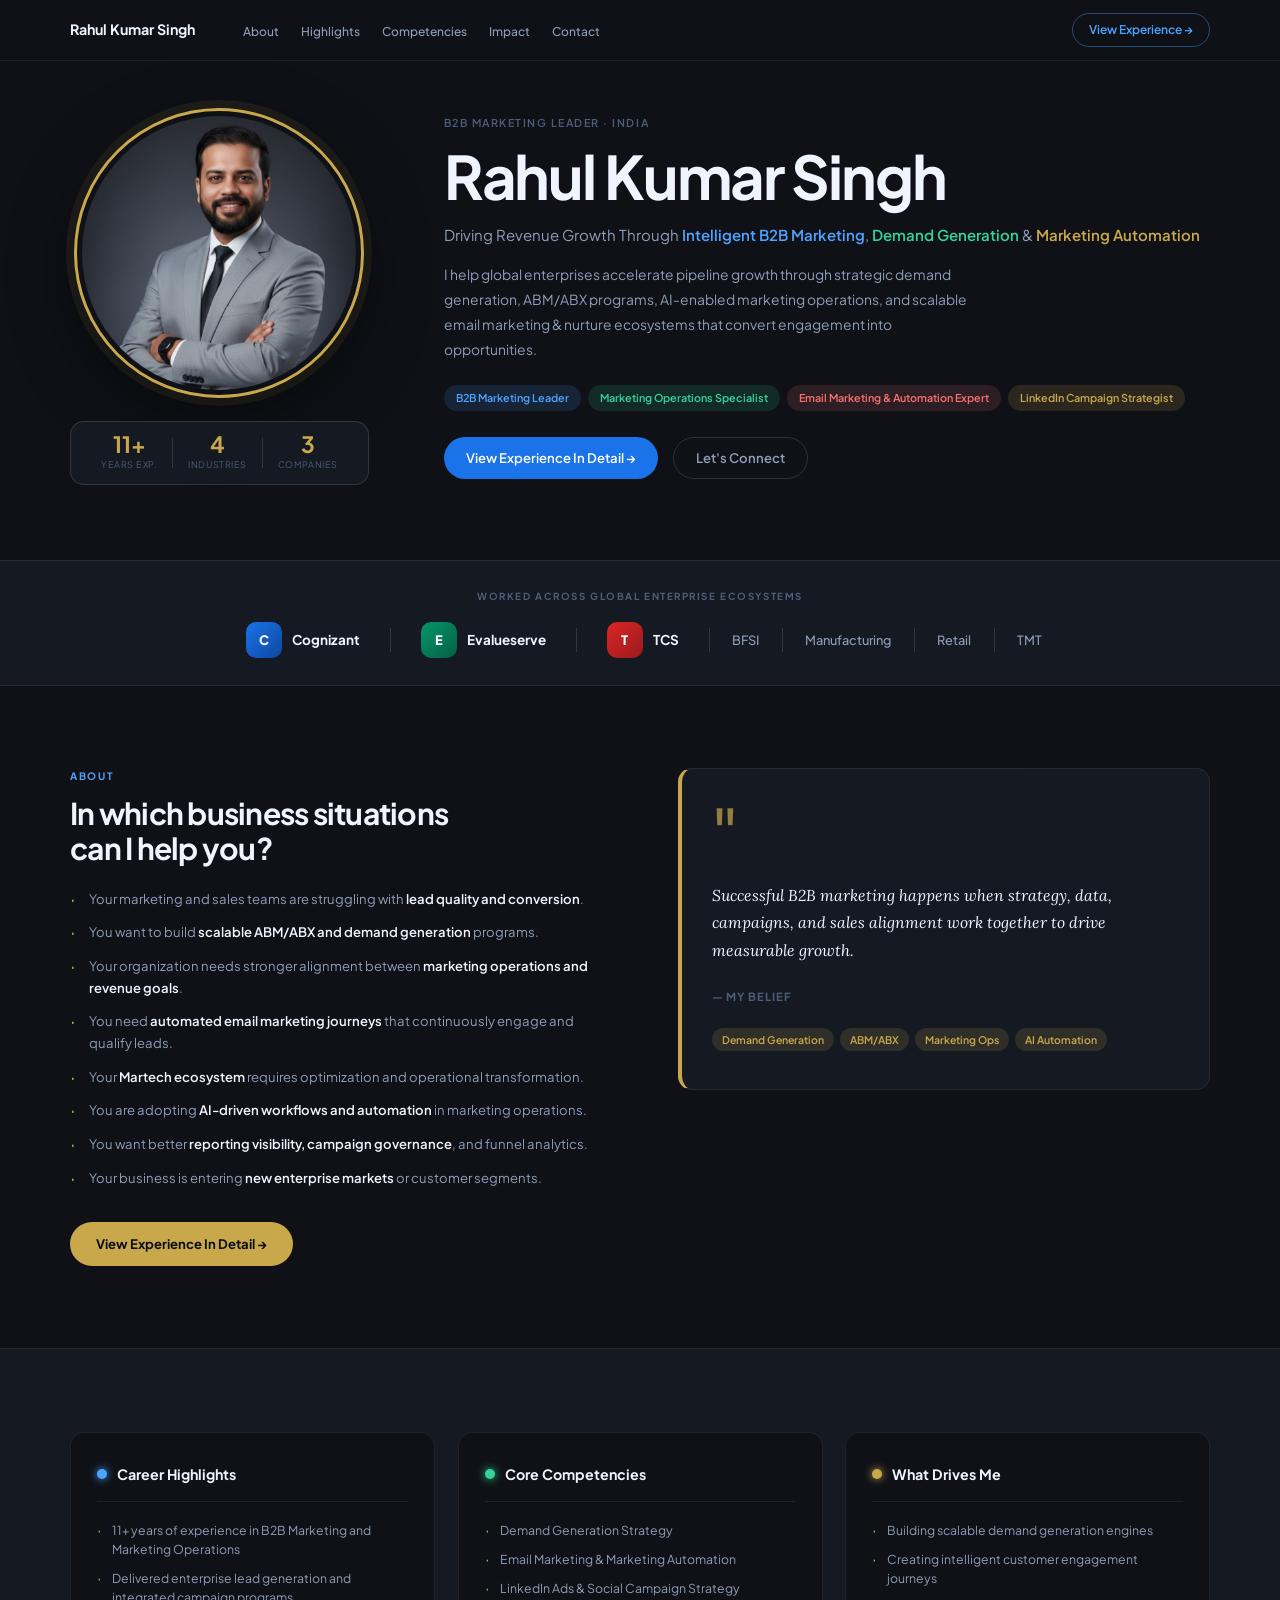
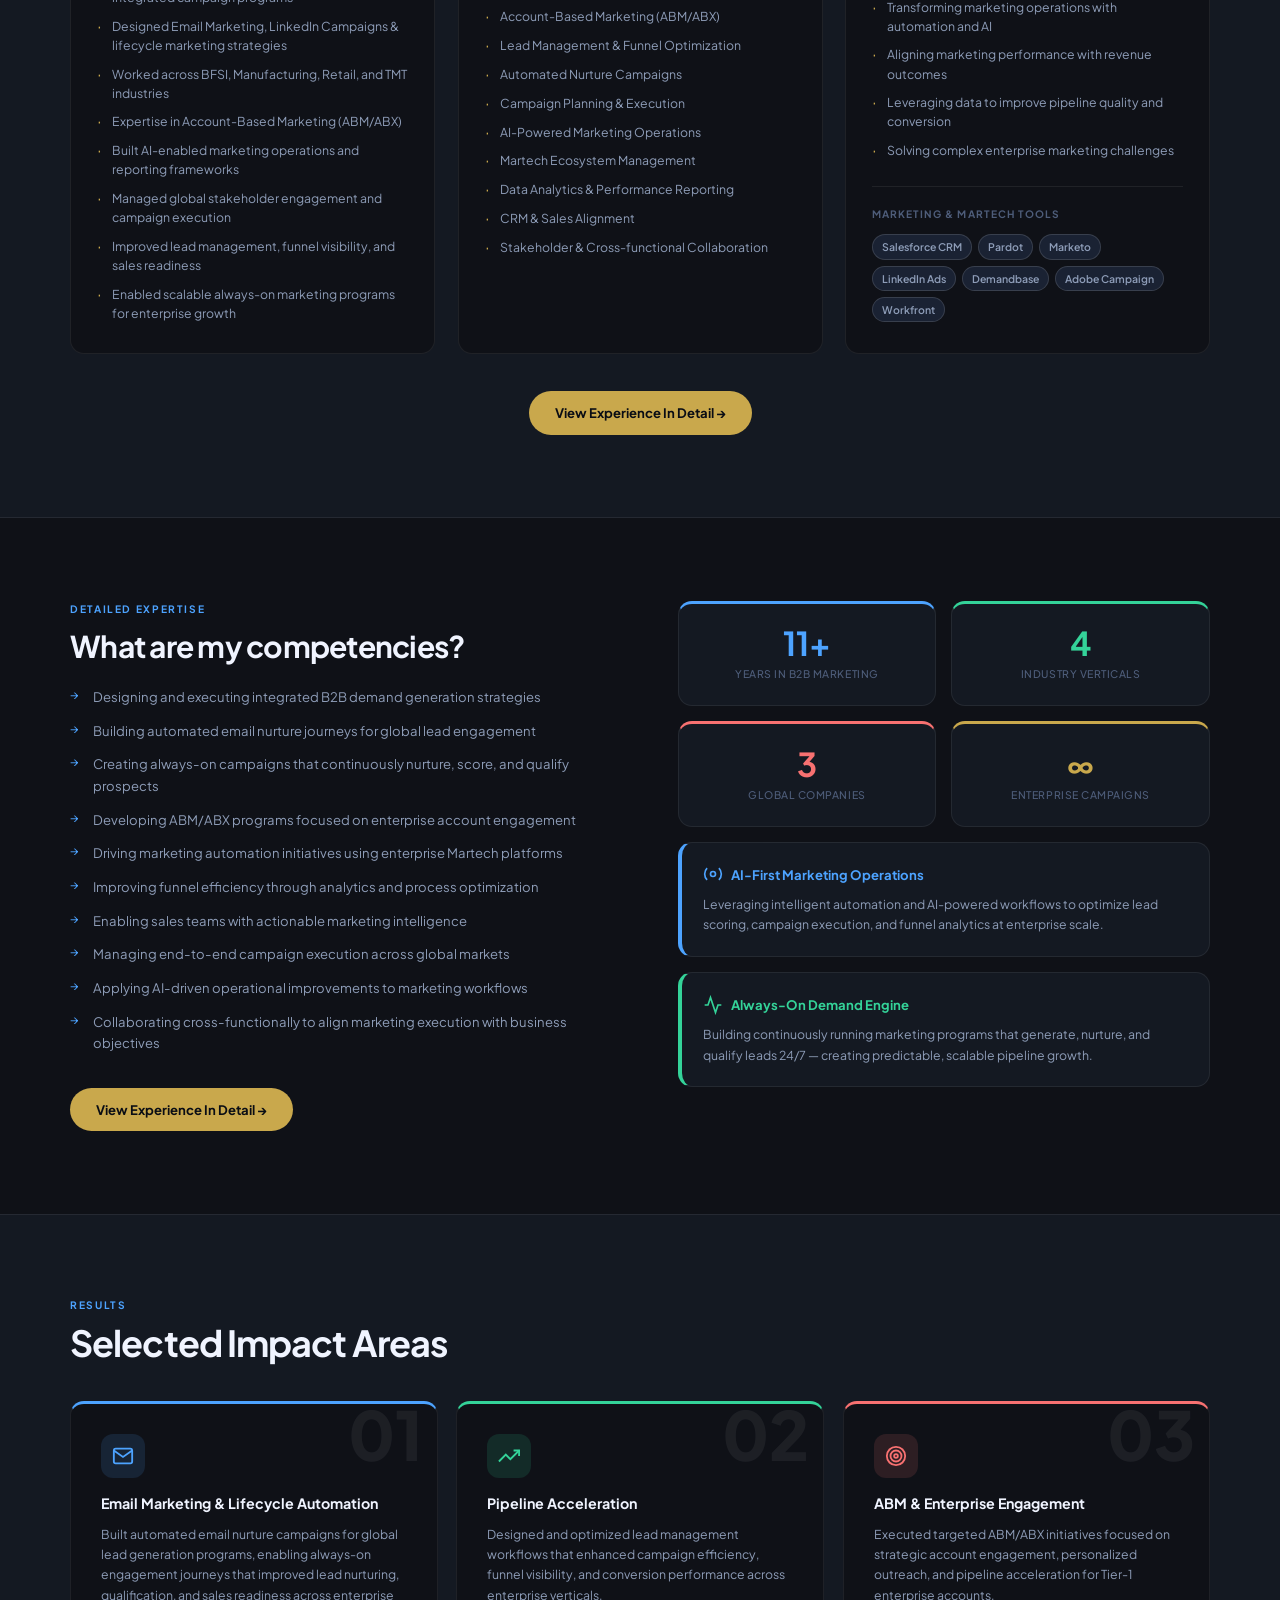
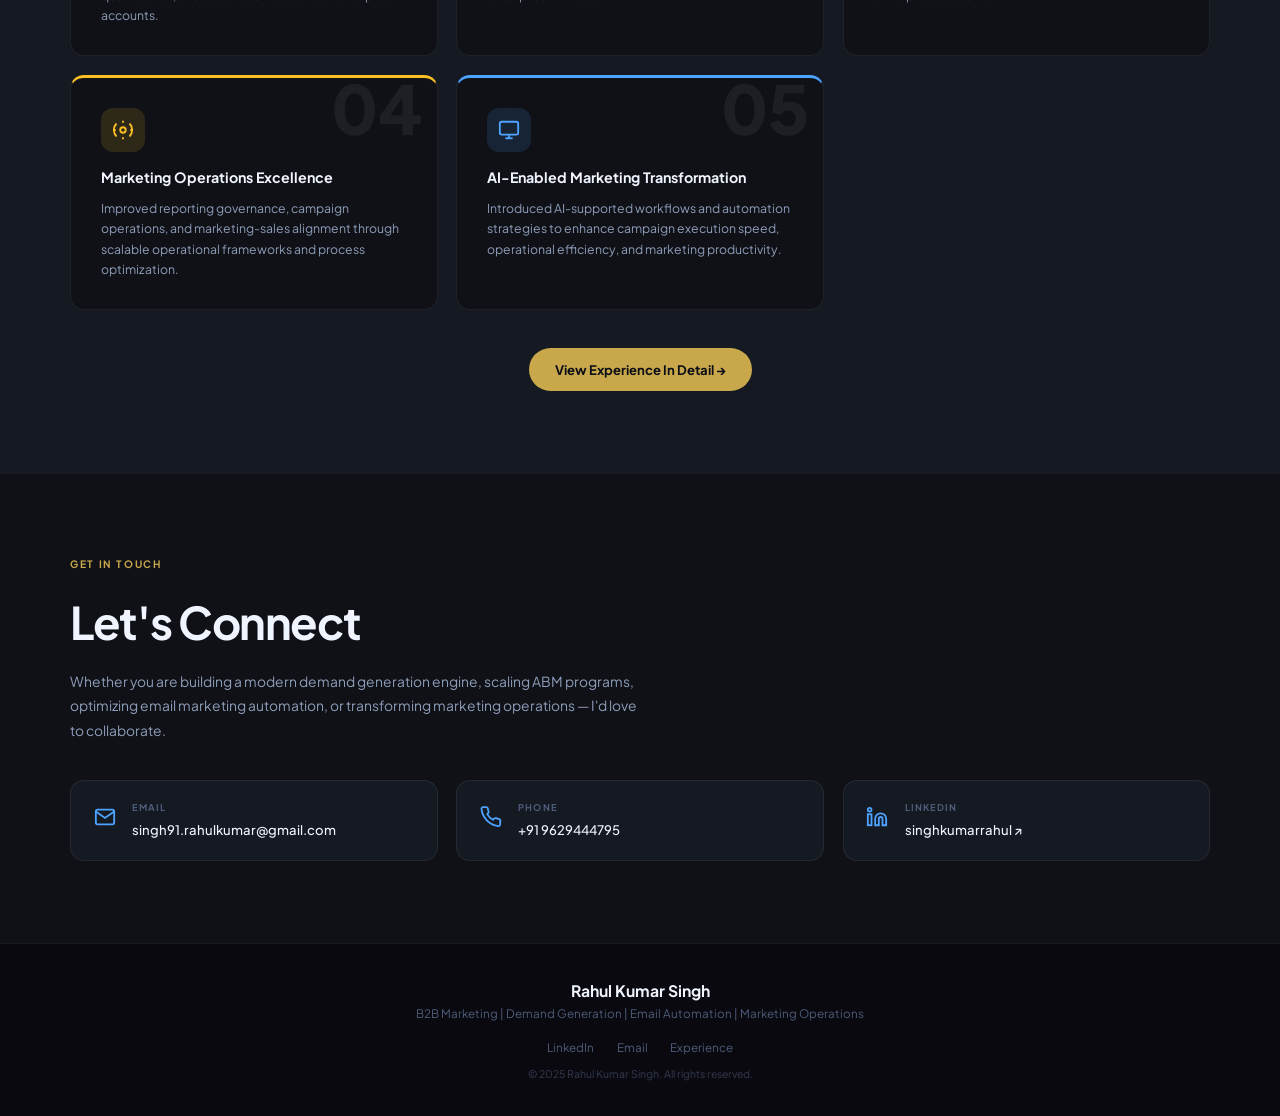
==== commit 4bfbca1a: "Update index.html" ====
--- a/index.html
+++ b/index.html
@@ -146,9 +146,9 @@
       <div class="quote-card">
         <div class="quote-icon">"</div>
         <blockquote class="quote-text">
-          Modern B2B marketing is not just about generating leads — it's about creating intelligent, always-on engagement systems that drive measurable business growth.
+          Successful B2B marketing happens when strategy, data, campaigns, and sales alignment work together to drive measurable growth.
         </blockquote>
-        <p class="quote-attr">— Rahul Kumar Singh</p>
+        <p class="quote-attr">— My Belief</p>
         <div class="quote-tags">
           <span class="qt">Demand Generation</span>
           <span class="qt">ABM/ABX</span>
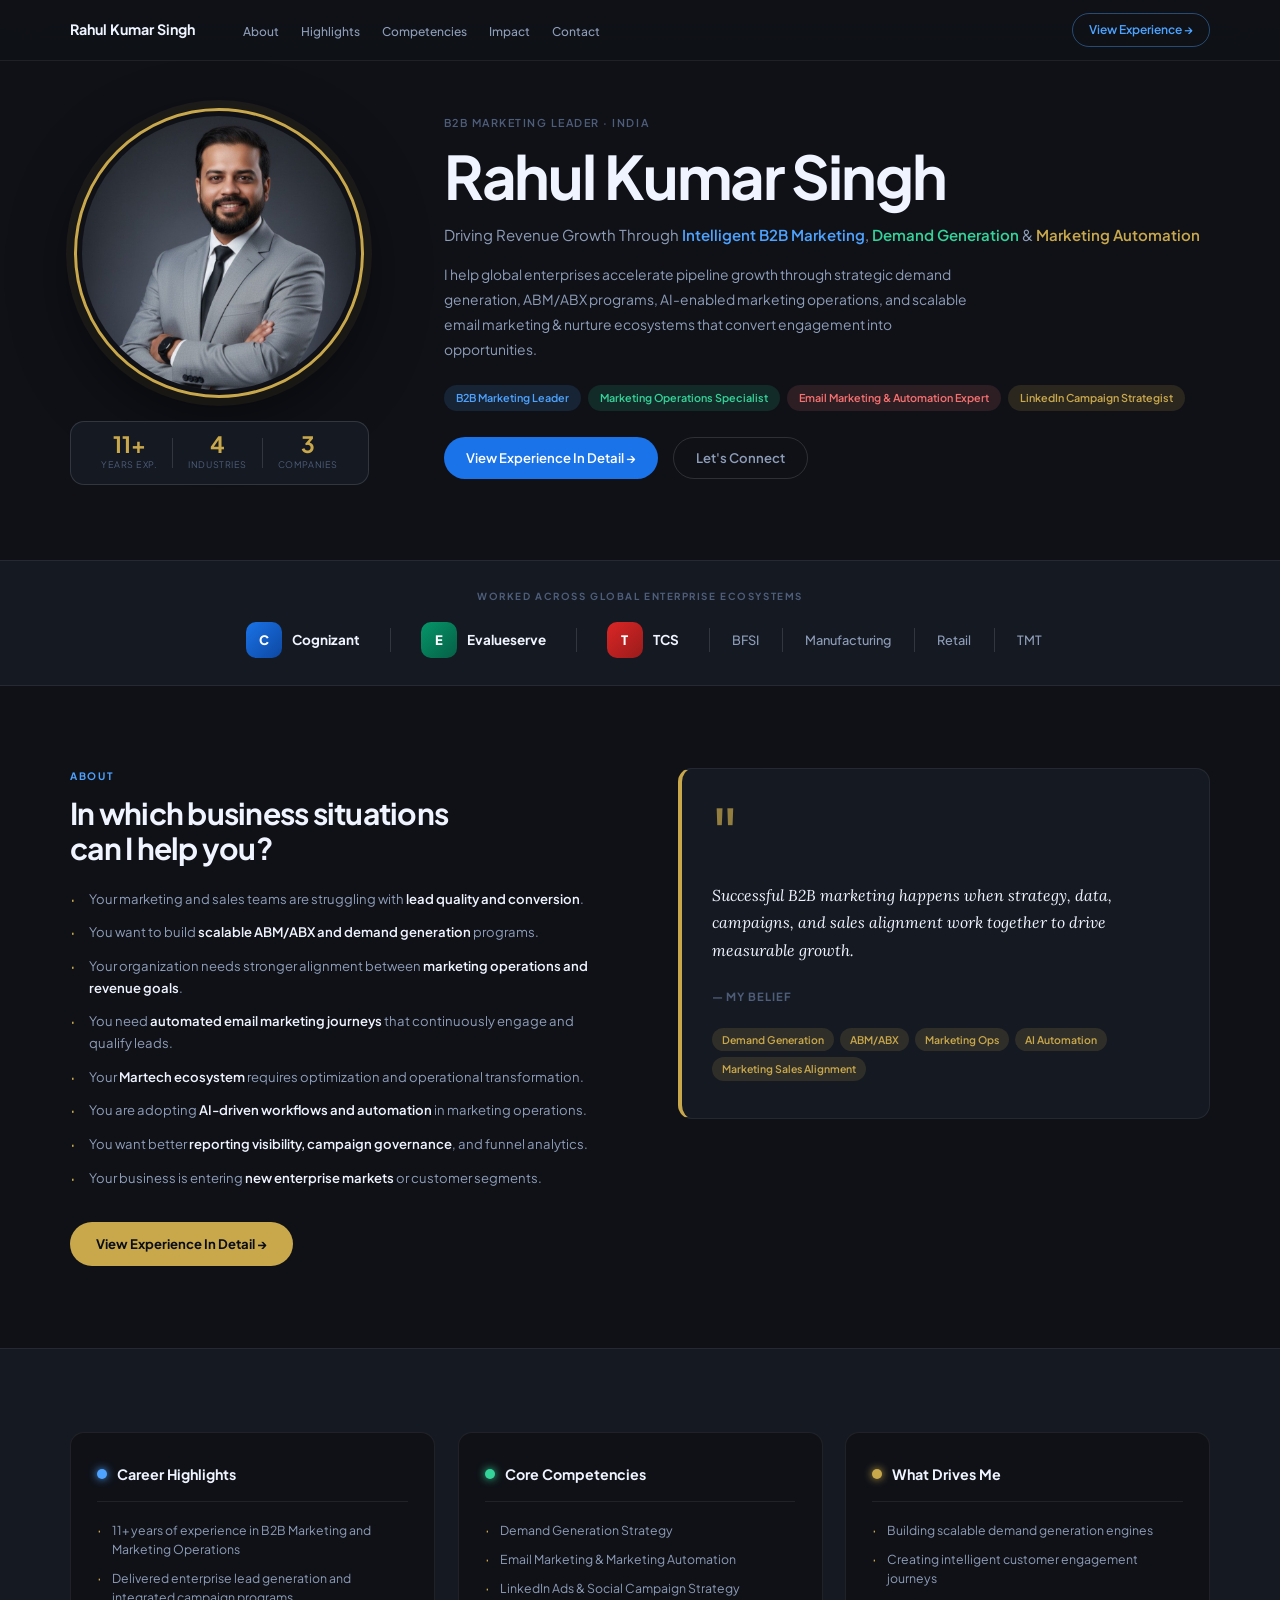
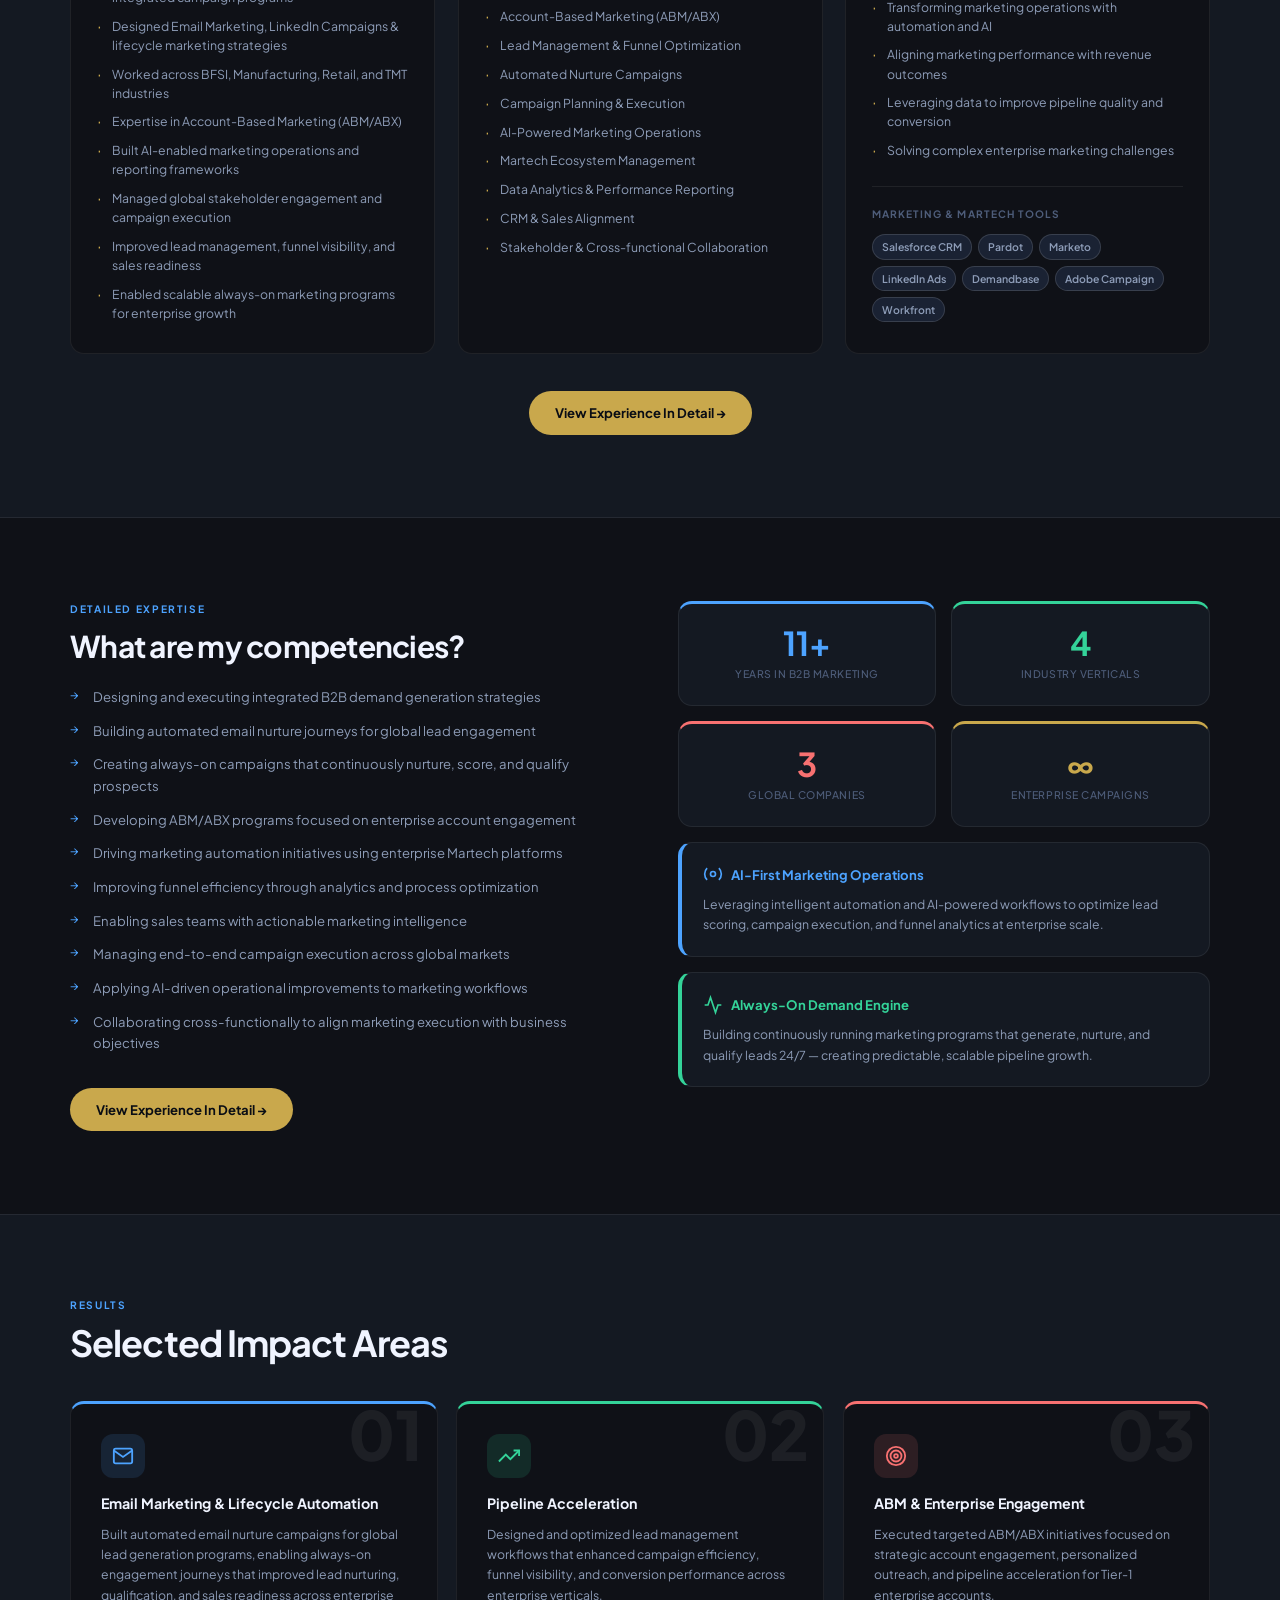
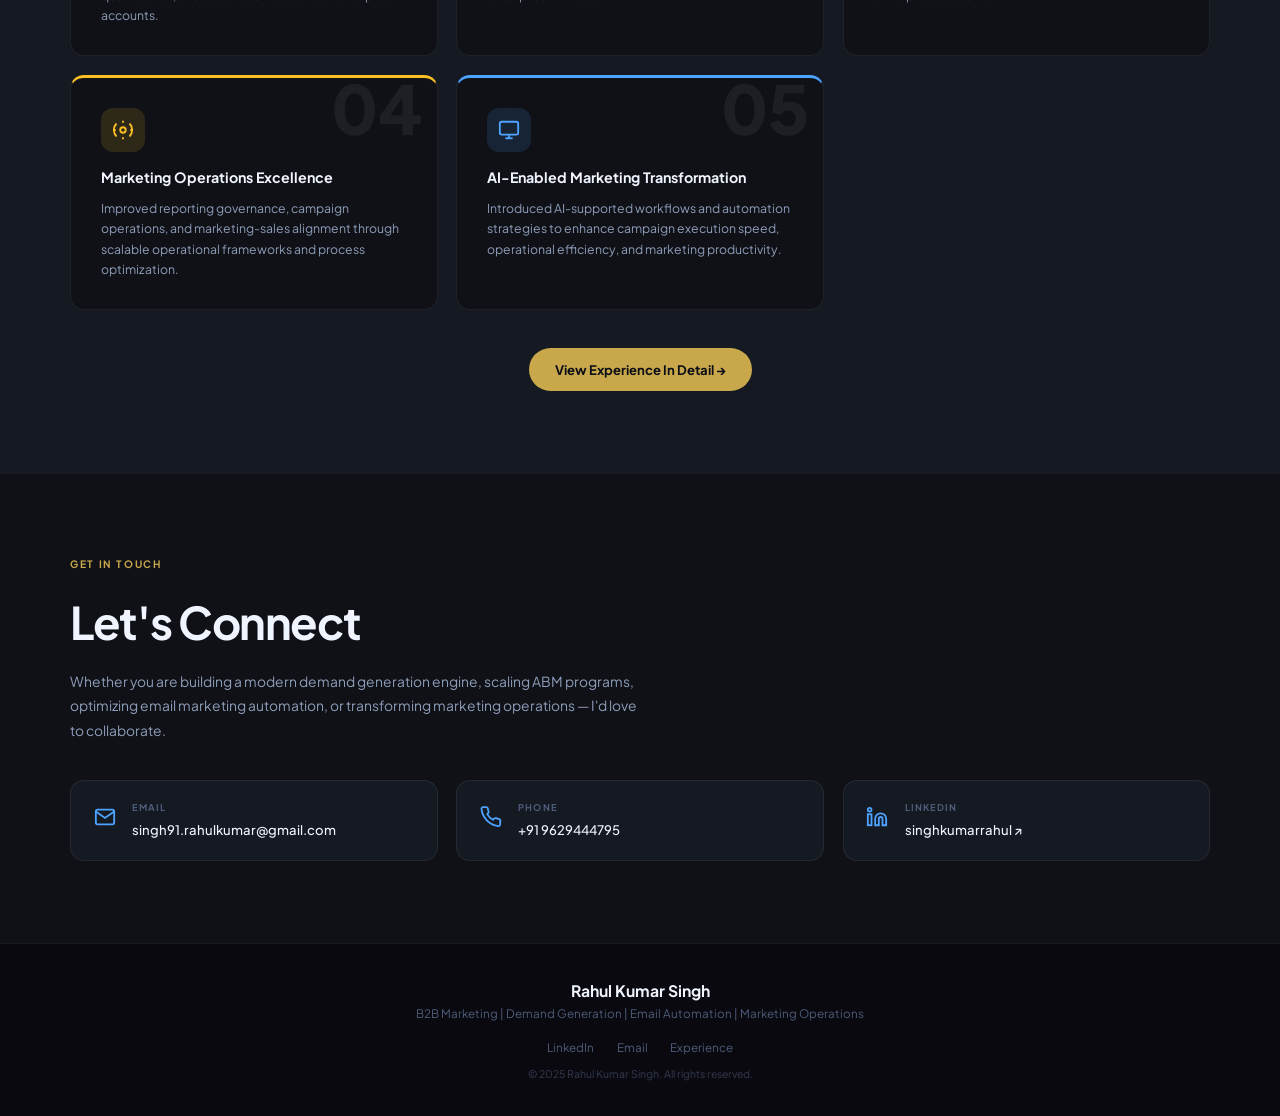
==== commit 2d8a1971: "Update index.html" ====
--- a/index.html
+++ b/index.html
@@ -154,6 +154,7 @@
           <span class="qt">ABM/ABX</span>
           <span class="qt">Marketing Ops</span>
           <span class="qt">AI Automation</span>
+          <span class="qt">Marketing Sales Alignment</span>
         </div>
       </div>
     </div>
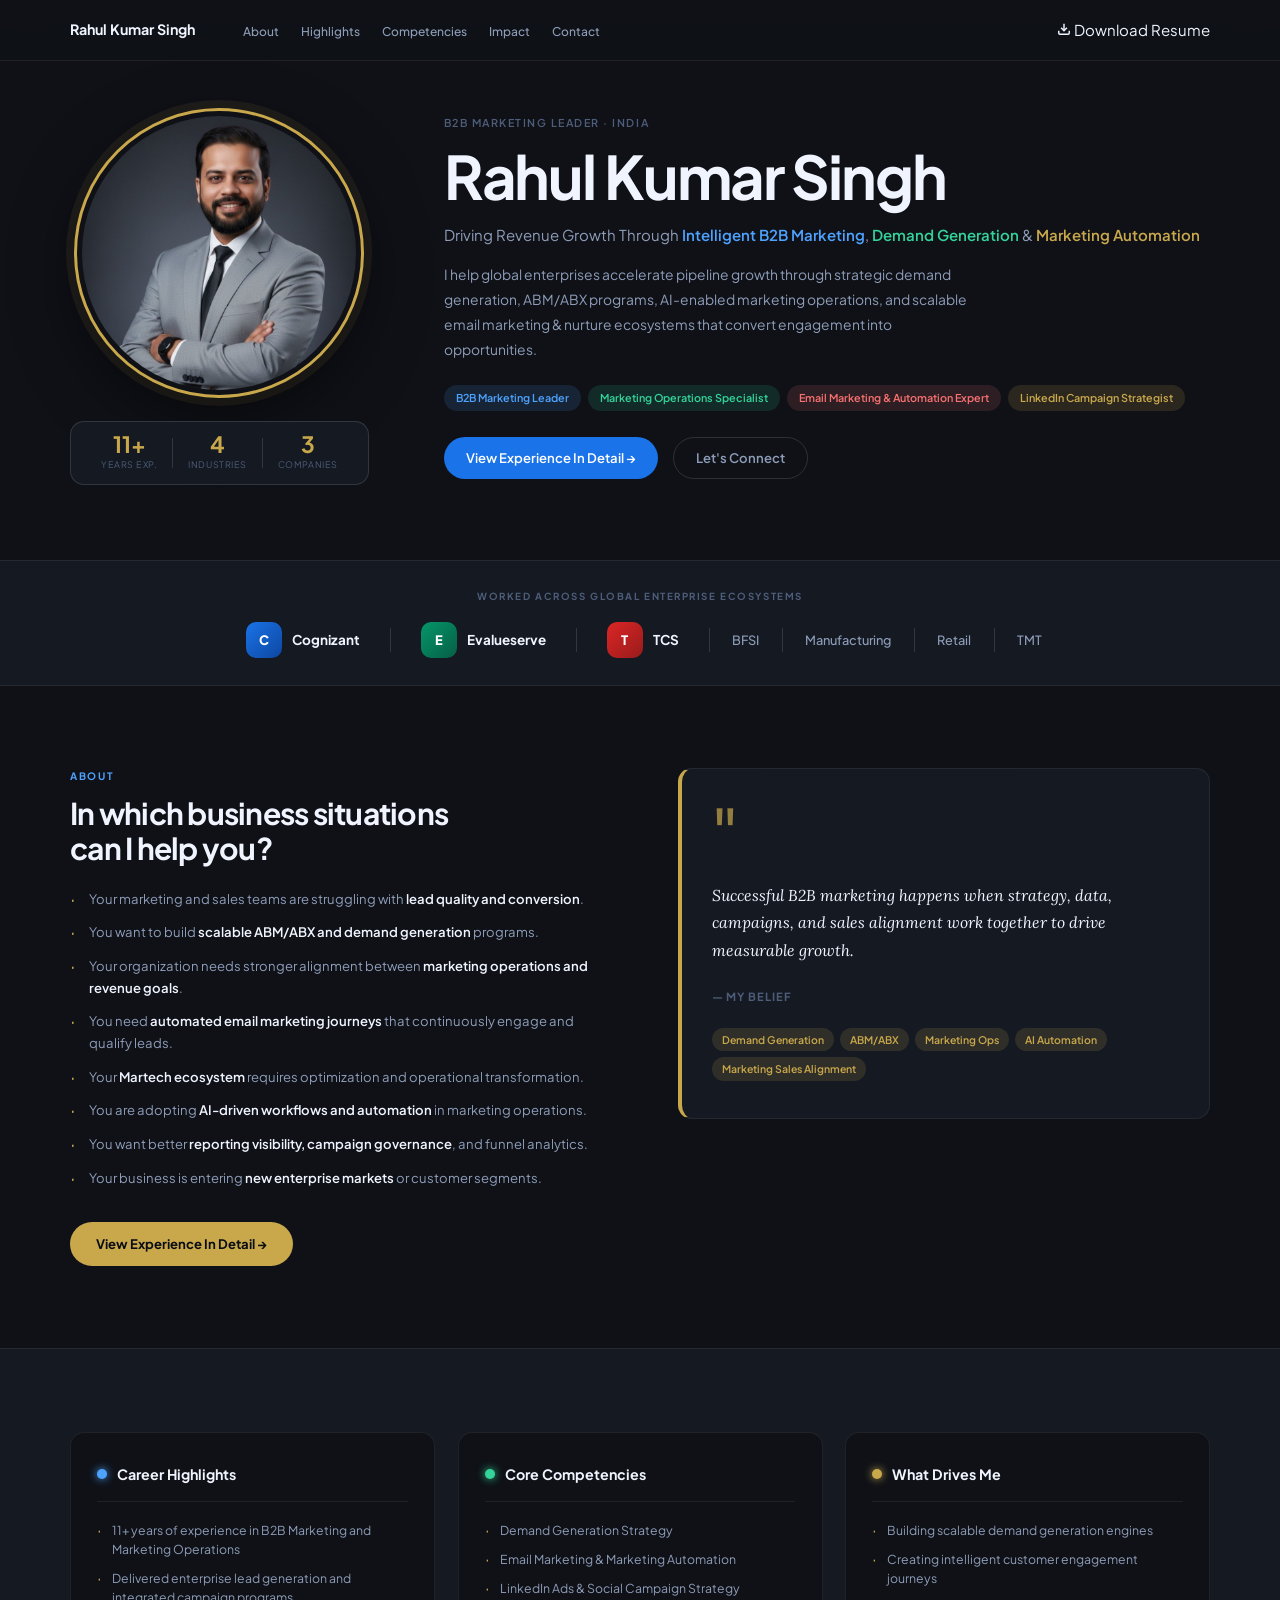
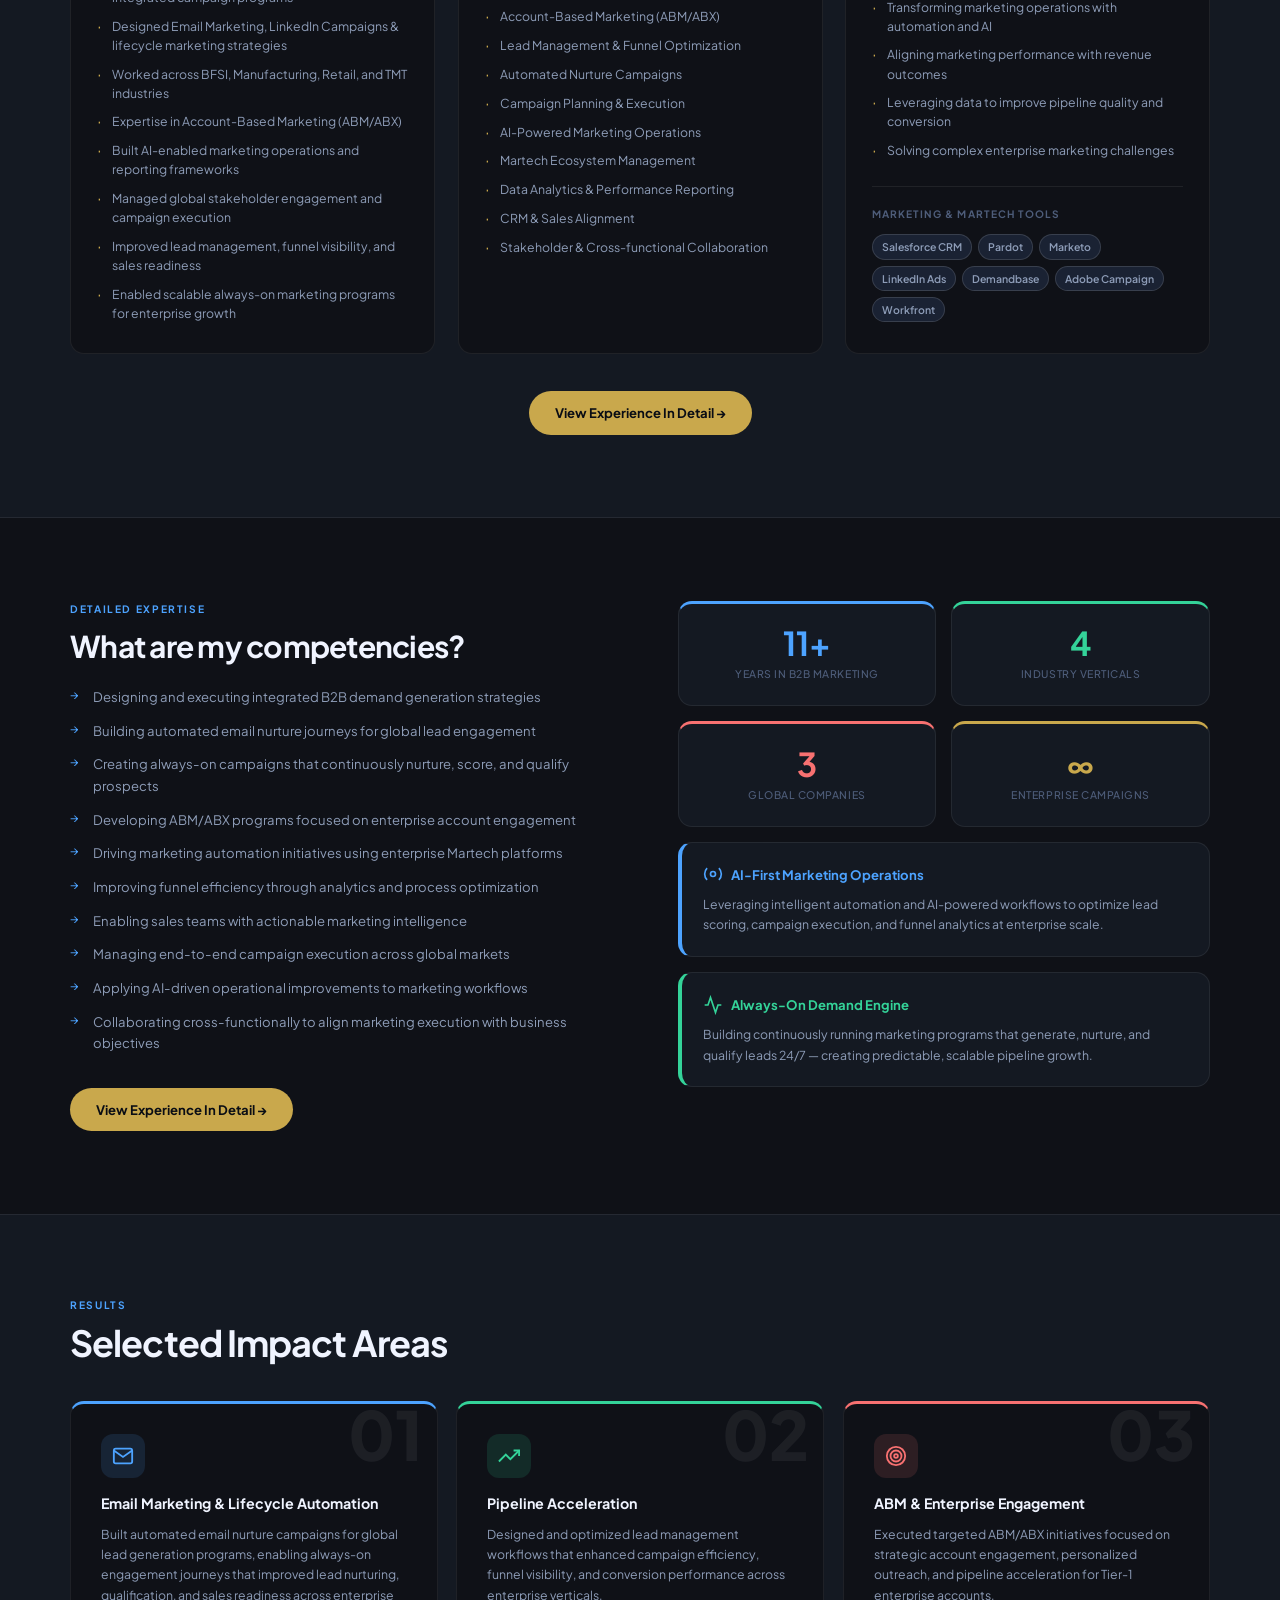
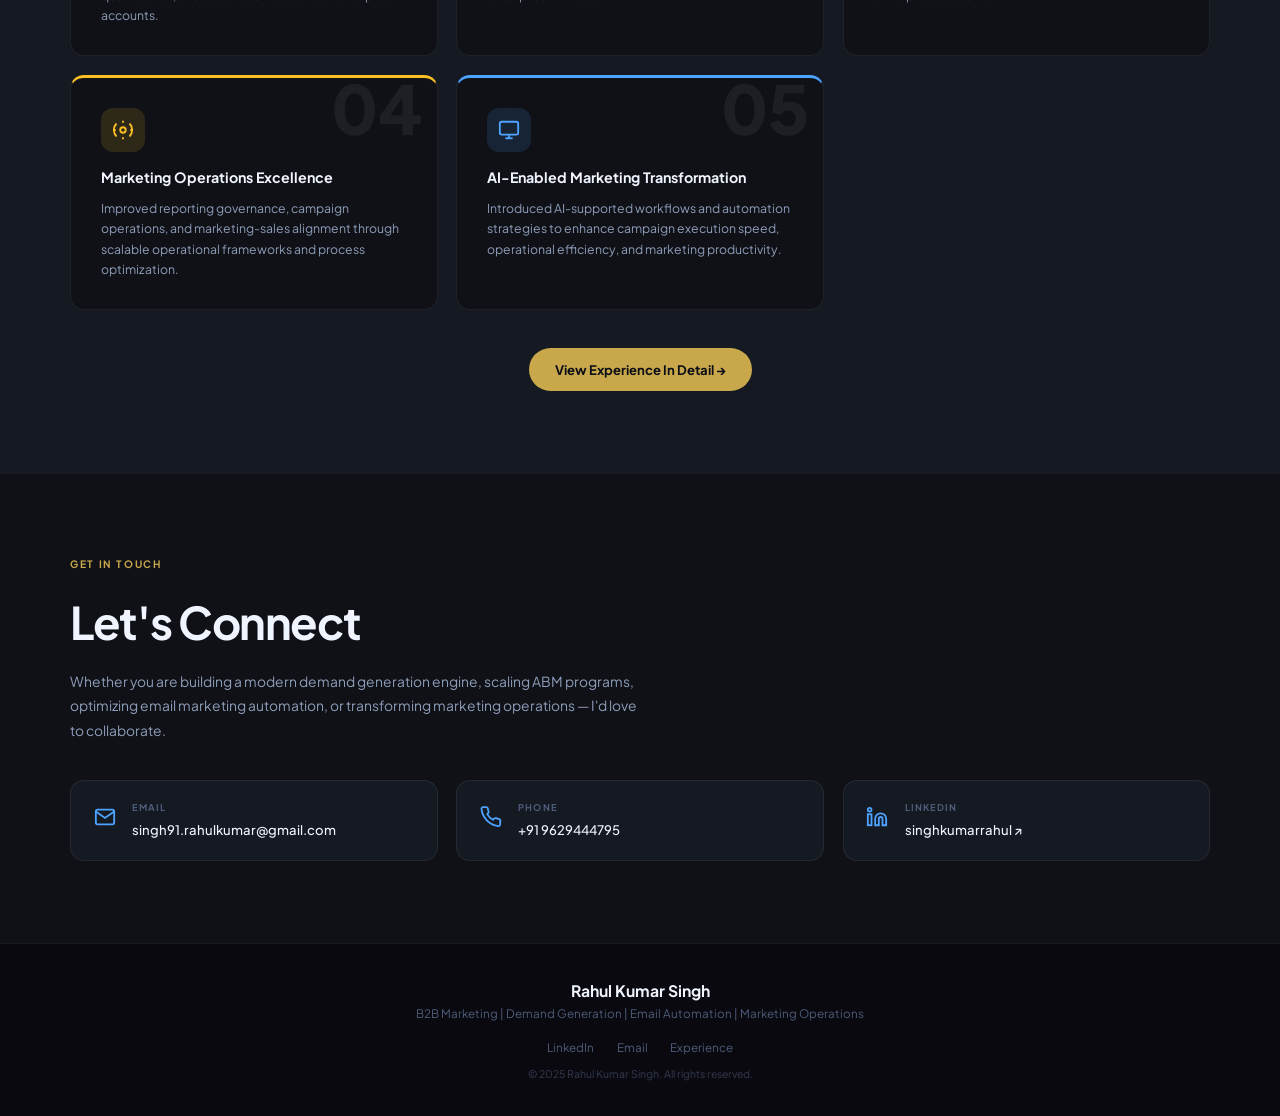
==== commit 673be19e: "Update index.html" ====
--- a/index.html
+++ b/index.html
@@ -21,7 +21,17 @@
       <li><a href="#impact">Impact</a></li>
       <li><a href="#contact">Contact</a></li>
     </ul>
-    <a href="experience.html" class="nav-cta">View Experience →</a>
+    <a href="Rahul_Kumar_Singh_Resume.pdf" 
+   download="Rahul_Kumar_Singh_Resume.pdf" 
+   class="btn-dl">
+  <svg width="14" height="14" viewBox="0 0 24 24" fill="none" 
+       stroke="currentColor" stroke-width="2.5">
+    <path d="M21 15v4a2 2 0 0 1-2 2H5a2 2 0 0 1-2-2v-4"/>
+    <polyline points="7 10 12 15 17 10"/>
+    <line x1="12" y1="15" x2="12" y2="3"/>
+  </svg>
+  Download Resume
+</a>
     <button class="hamburger" id="hamburger" onclick="toggleMenu()">
       <span></span><span></span><span></span>
     </button>
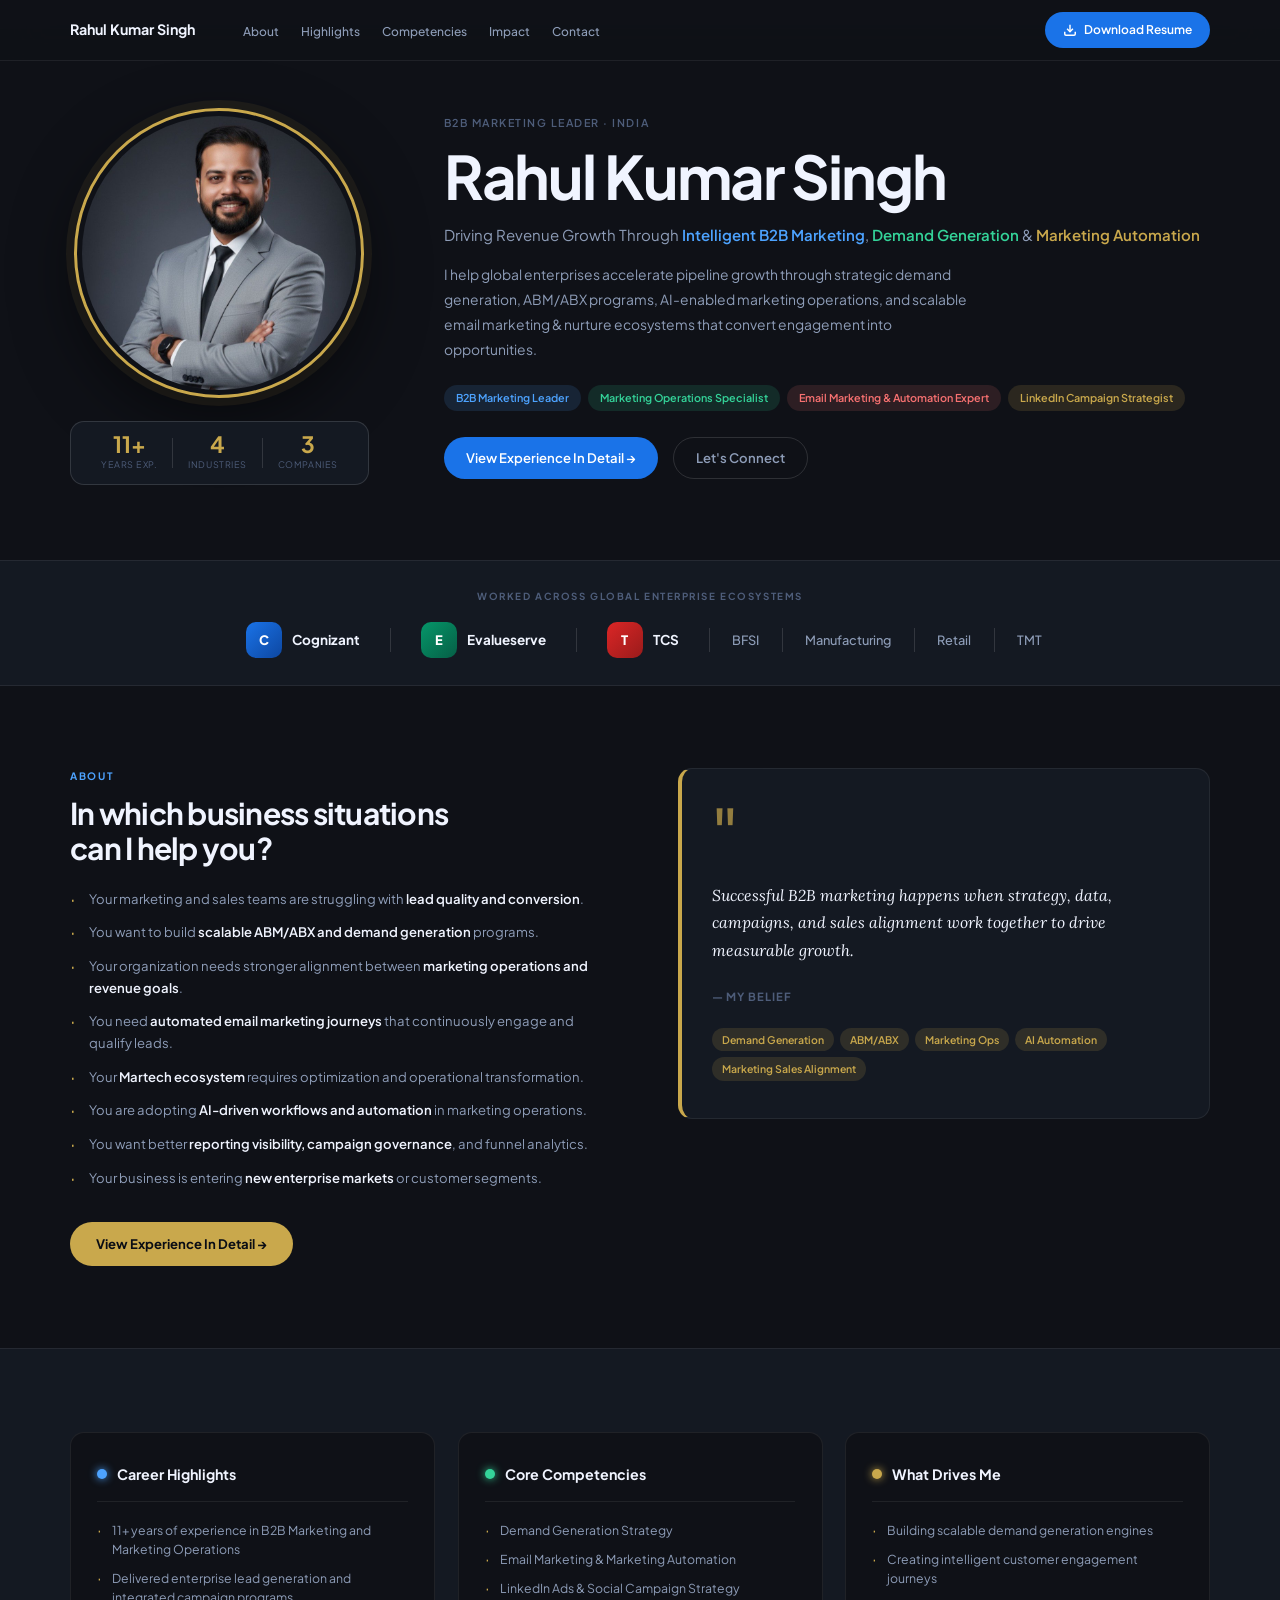
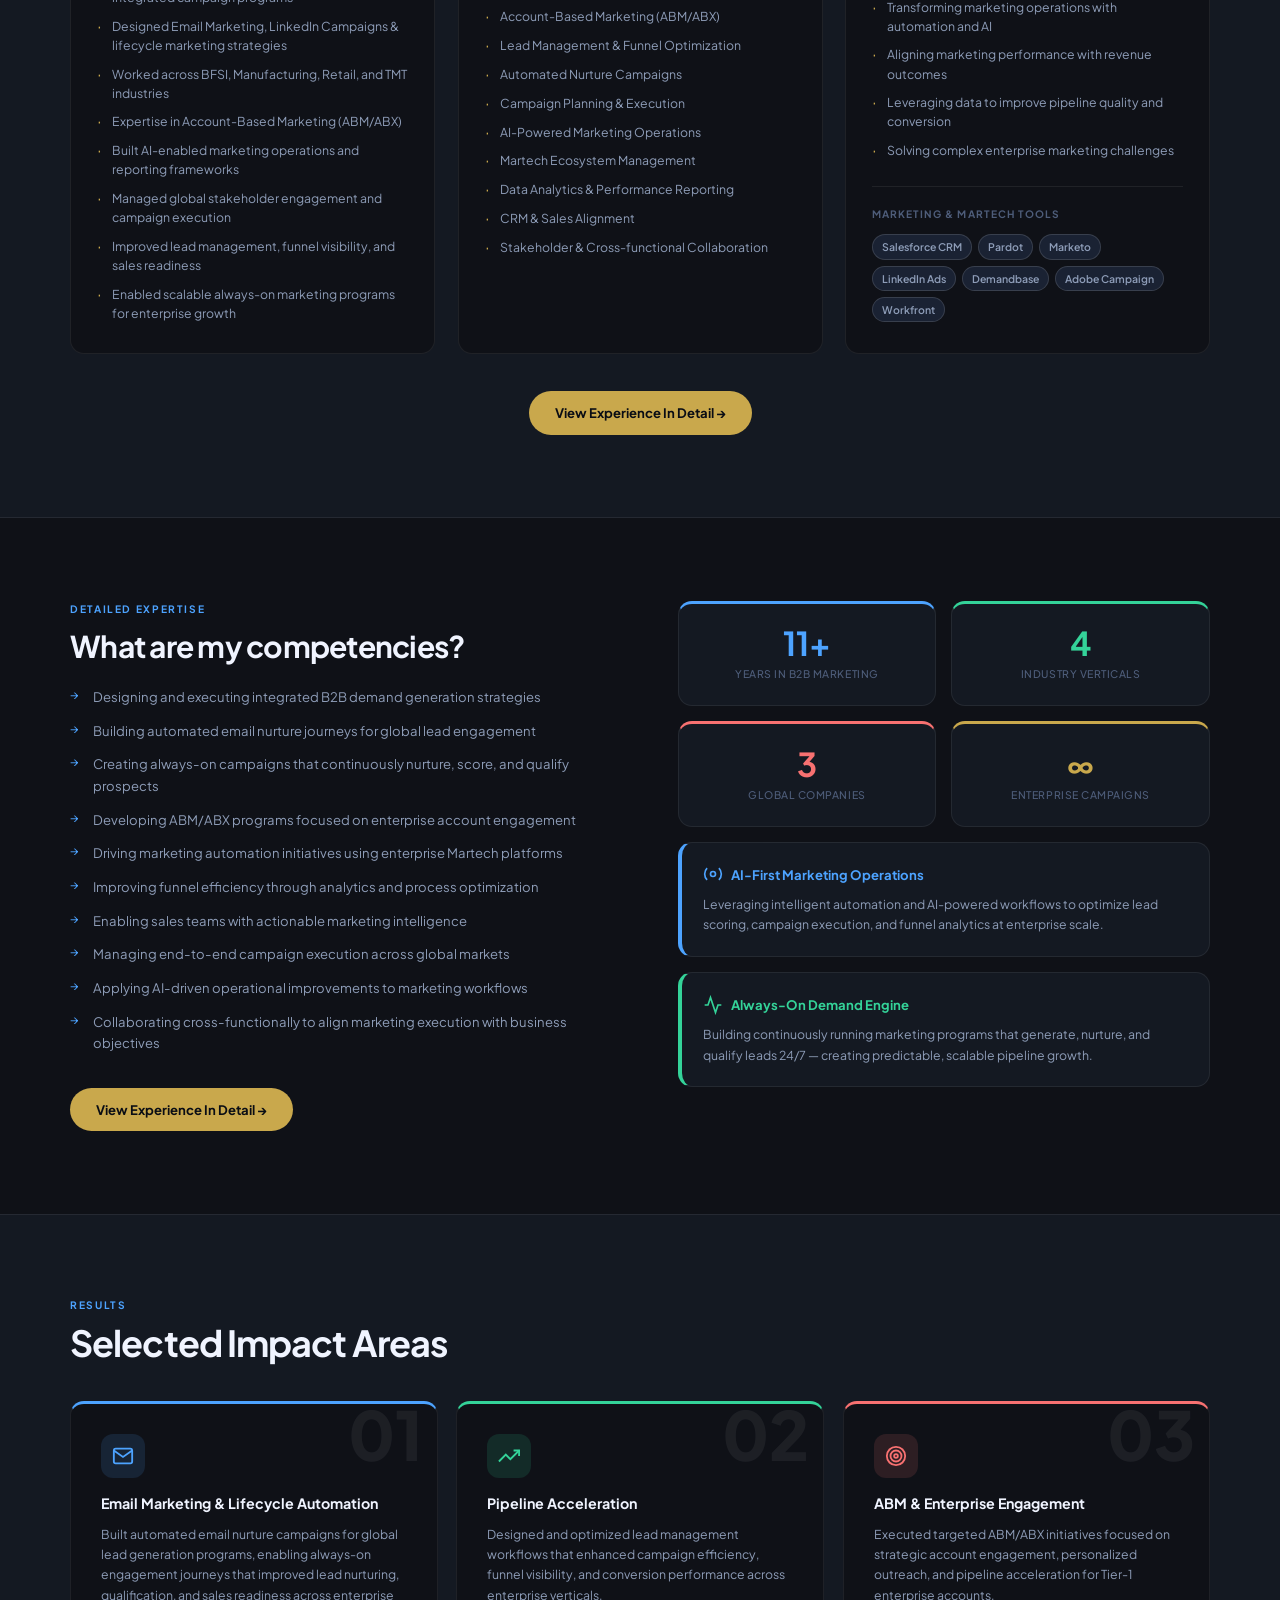
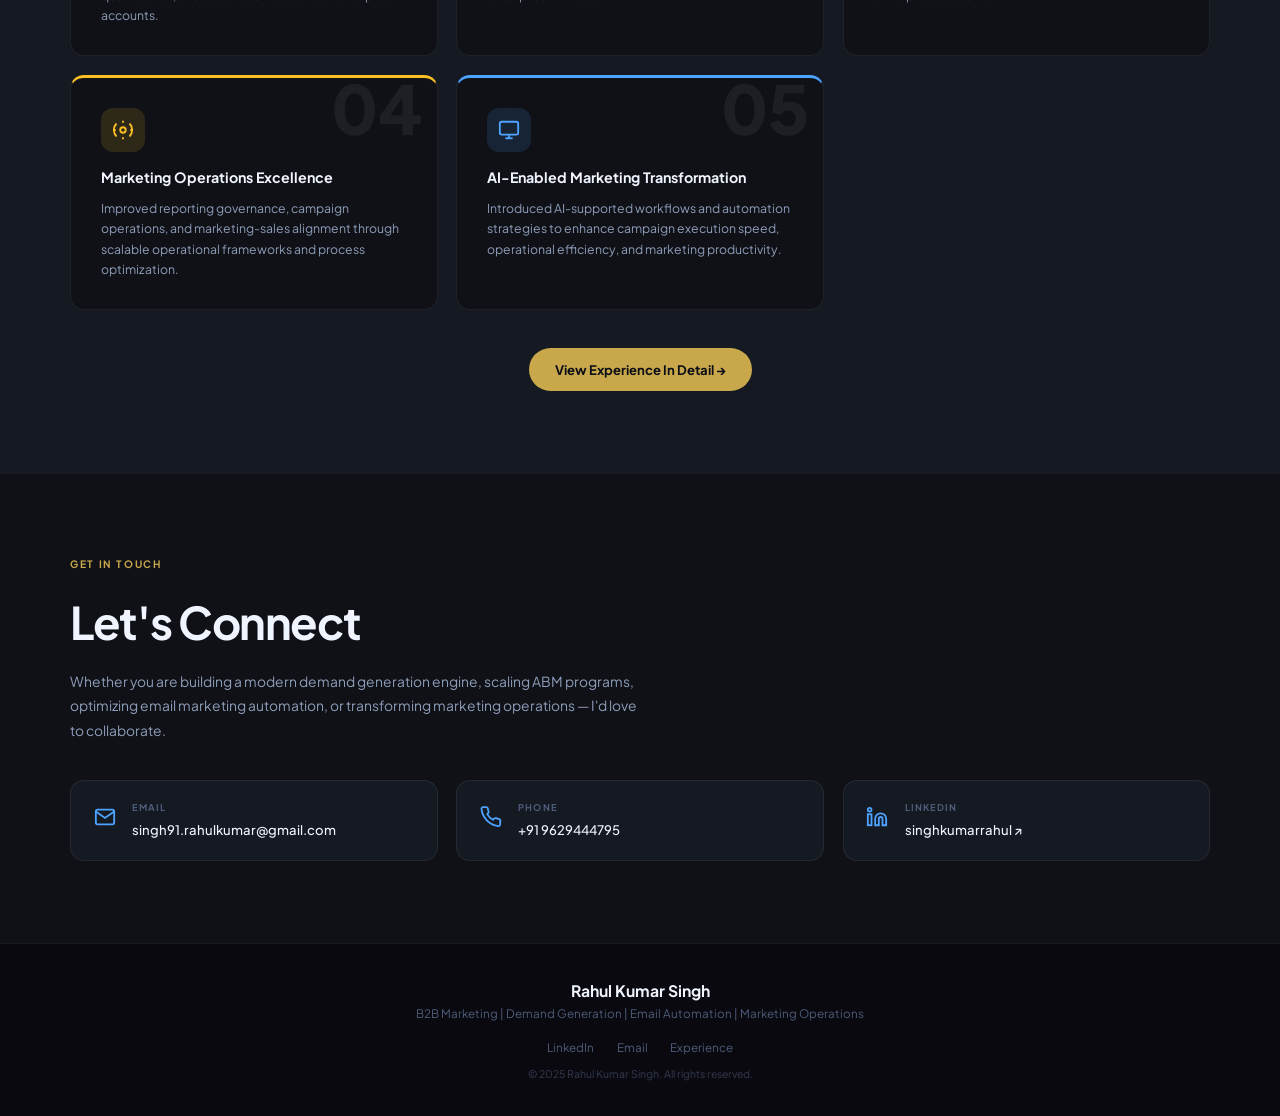
==== commit bed32018: "Update index.html" ====
--- a/index.html
+++ b/index.html
@@ -23,7 +23,7 @@
     </ul>
     <a href="Rahul_Kumar_Singh_Resume.pdf" 
    download="Rahul_Kumar_Singh_Resume.pdf" 
-   class="btn-dl">
+   class="nav-cta">
   <svg width="14" height="14" viewBox="0 0 24 24" fill="none" 
        stroke="currentColor" stroke-width="2.5">
     <path d="M21 15v4a2 2 0 0 1-2 2H5a2 2 0 0 1-2-2v-4"/>
@@ -45,7 +45,12 @@
   <a href="#competencies" onclick="closeMenu()">Competencies</a>
   <a href="#impact" onclick="closeMenu()">Impact</a>
   <a href="#contact" onclick="closeMenu()">Contact</a>
-  <a href="experience.html" class="mob-cta">View Experience →</a>
+ <a href="Rahul_Kumar_Singh_Resume.pdf" 
+     download="Rahul_Kumar_Singh_Resume.pdf" 
+     class="mob-cta" 
+     onclick="closeMenu()">
+    ⬇ Download Resume
+  </a>
 </div>
 
 <!-- ═══ SECTION 1: HERO ═══ -->
--- a/css/index.css
+++ b/css/index.css
@@ -96,11 +96,27 @@
 }
 .nav-links a:hover { background: var(--bg3); color: var(--t1); }
 .nav-cta {
-  font-size: 0.8rem; font-weight: 600; color: var(--blue);
-  border: 1.5px solid rgba(77,163,255,.4); padding: 6px 16px;
-  border-radius: var(--r-pill); transition: background 0.2s; flex-shrink: 0;
-}
-.nav-cta:hover { background: var(--blue-l); }
+  display: inline-flex;
+  align-items: center;
+  gap: 7px;
+  font-size: 0.8rem;
+  font-weight: 600;
+  color: #ffffff;
+  background: #1a73e8;
+  border: none;
+  padding: 8px 18px;
+  border-radius: 100px;
+  cursor: pointer;
+  text-decoration: none;
+  flex-shrink: 0;
+  transition: background 0.2s ease, transform 0.15s ease, box-shadow 0.2s ease;
+  white-space: nowrap;
+}
+.nav-cta:hover {
+  background: #1557b0;
+  transform: translateY(-1px);
+  box-shadow: 0 4px 14px rgba(26, 115, 232, 0.45);
+}
 .hamburger { display: none; background: none; border: none; cursor: pointer; flex-direction: column; gap: 5px; padding: 4px; margin-left: 1rem; }
 .hamburger span { display: block; width: 20px; height: 2px; background: var(--t1); border-radius: 2px; transition: 0.3s; }
 .hamburger.open span:nth-child(1) { transform: rotate(45deg) translate(5px,5px); }
@@ -345,3 +361,8 @@
   .container { padding: 0 1.25rem; }
   .hero-name { font-size: 2rem; }
 }
+@media (max-width: 768px) {
+  .nav-cta {
+    display: none;
+  }
+}
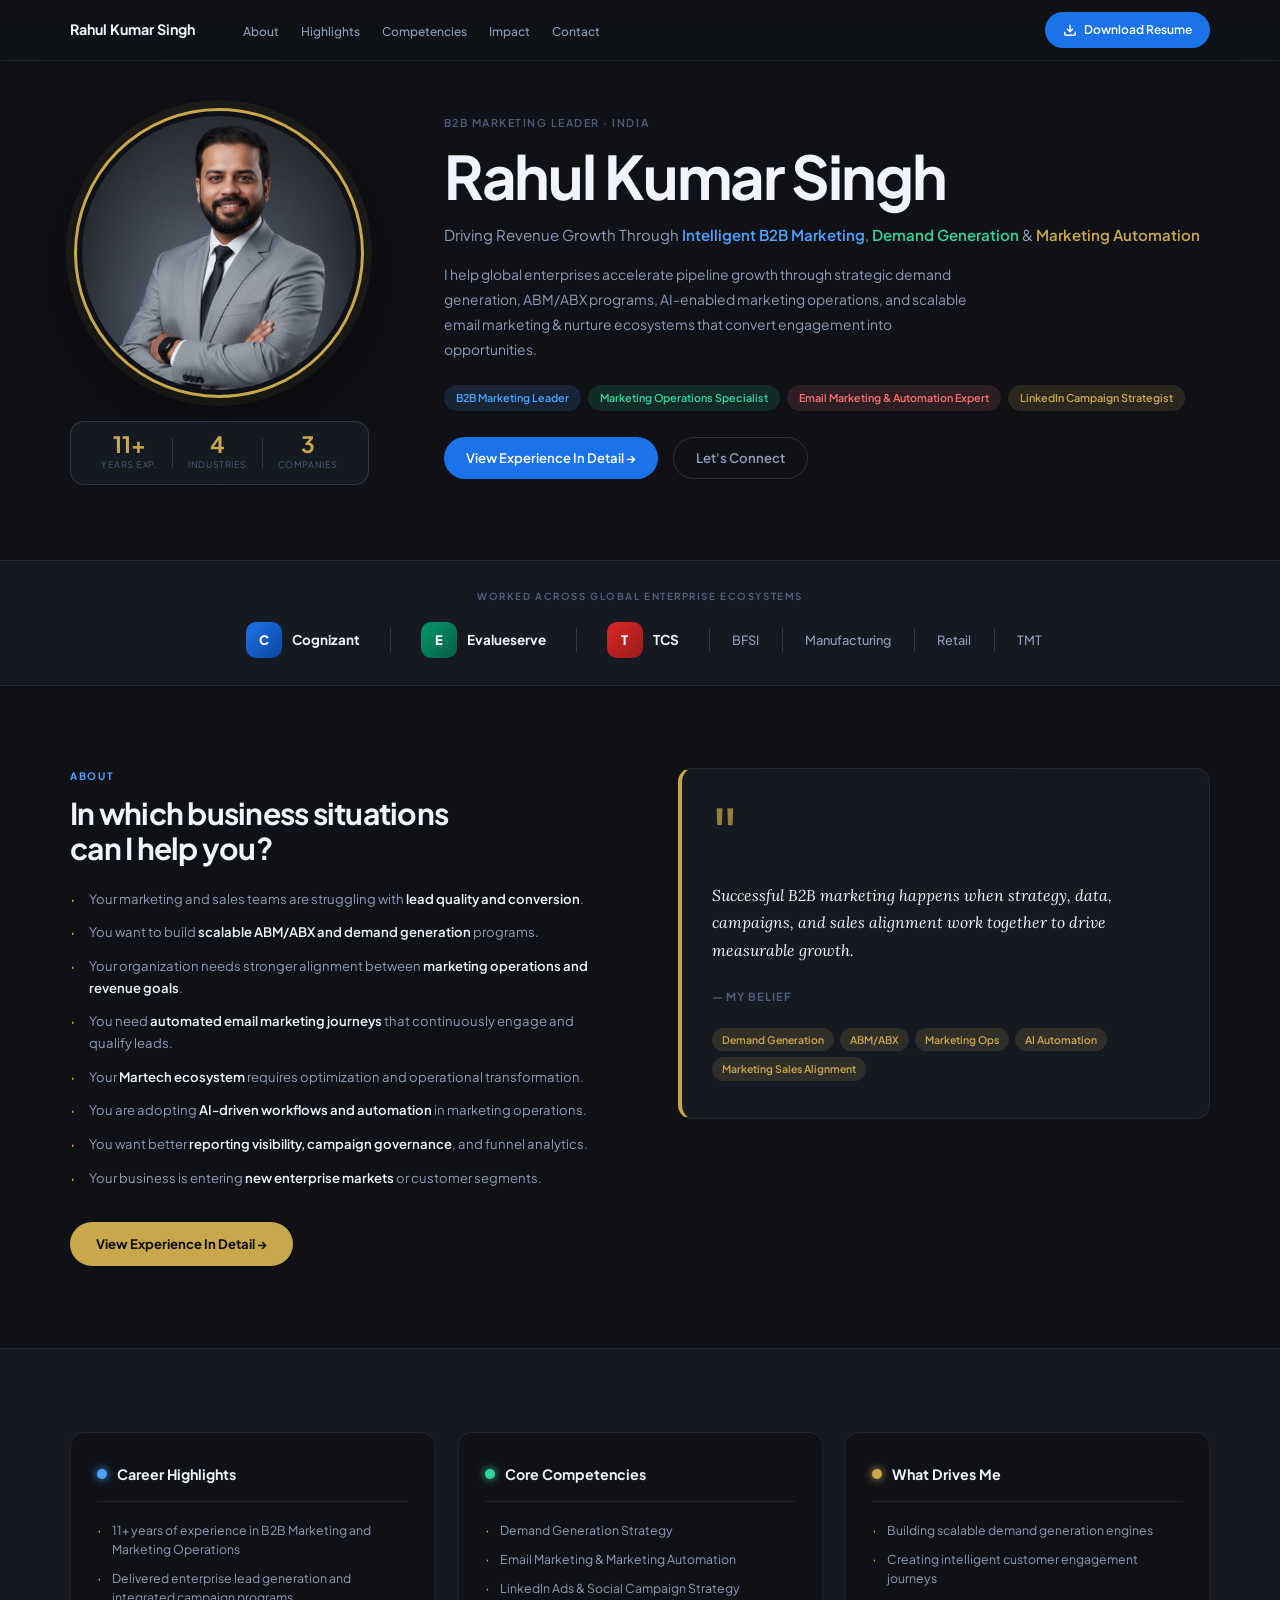
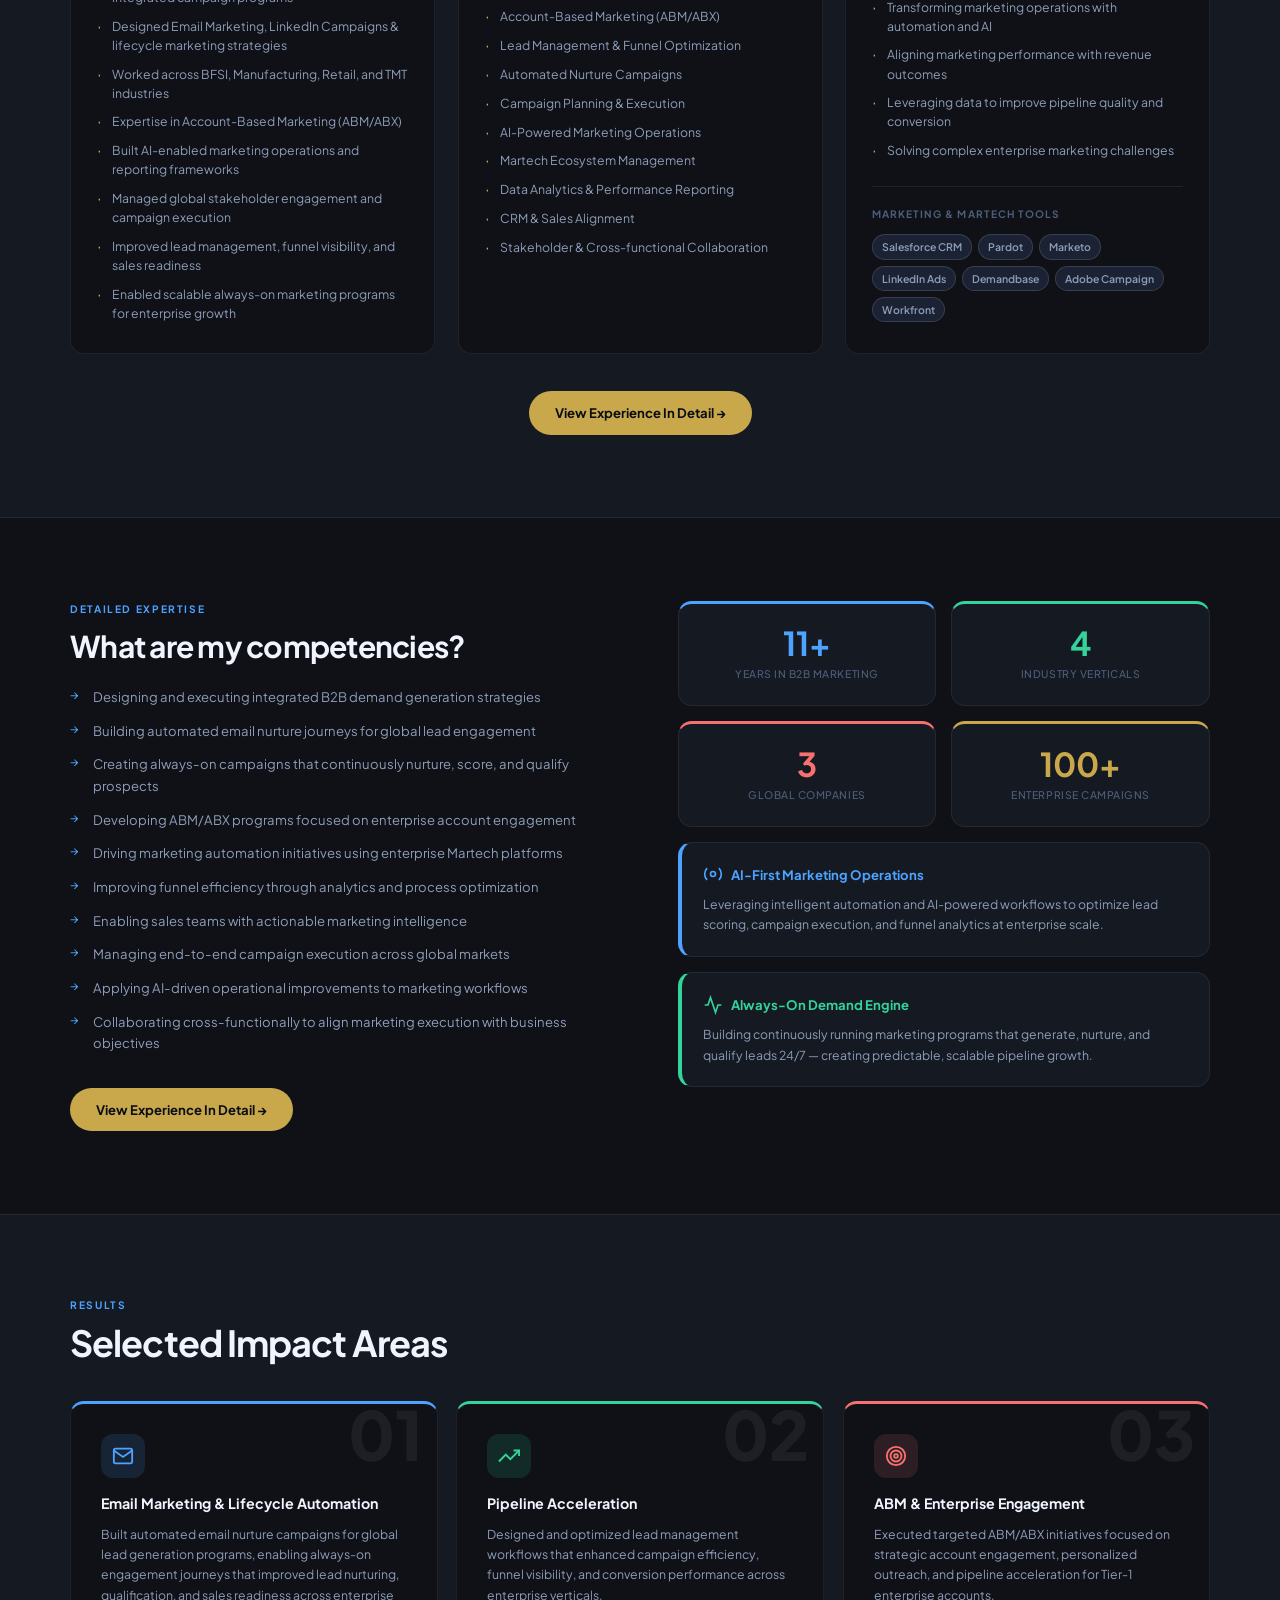
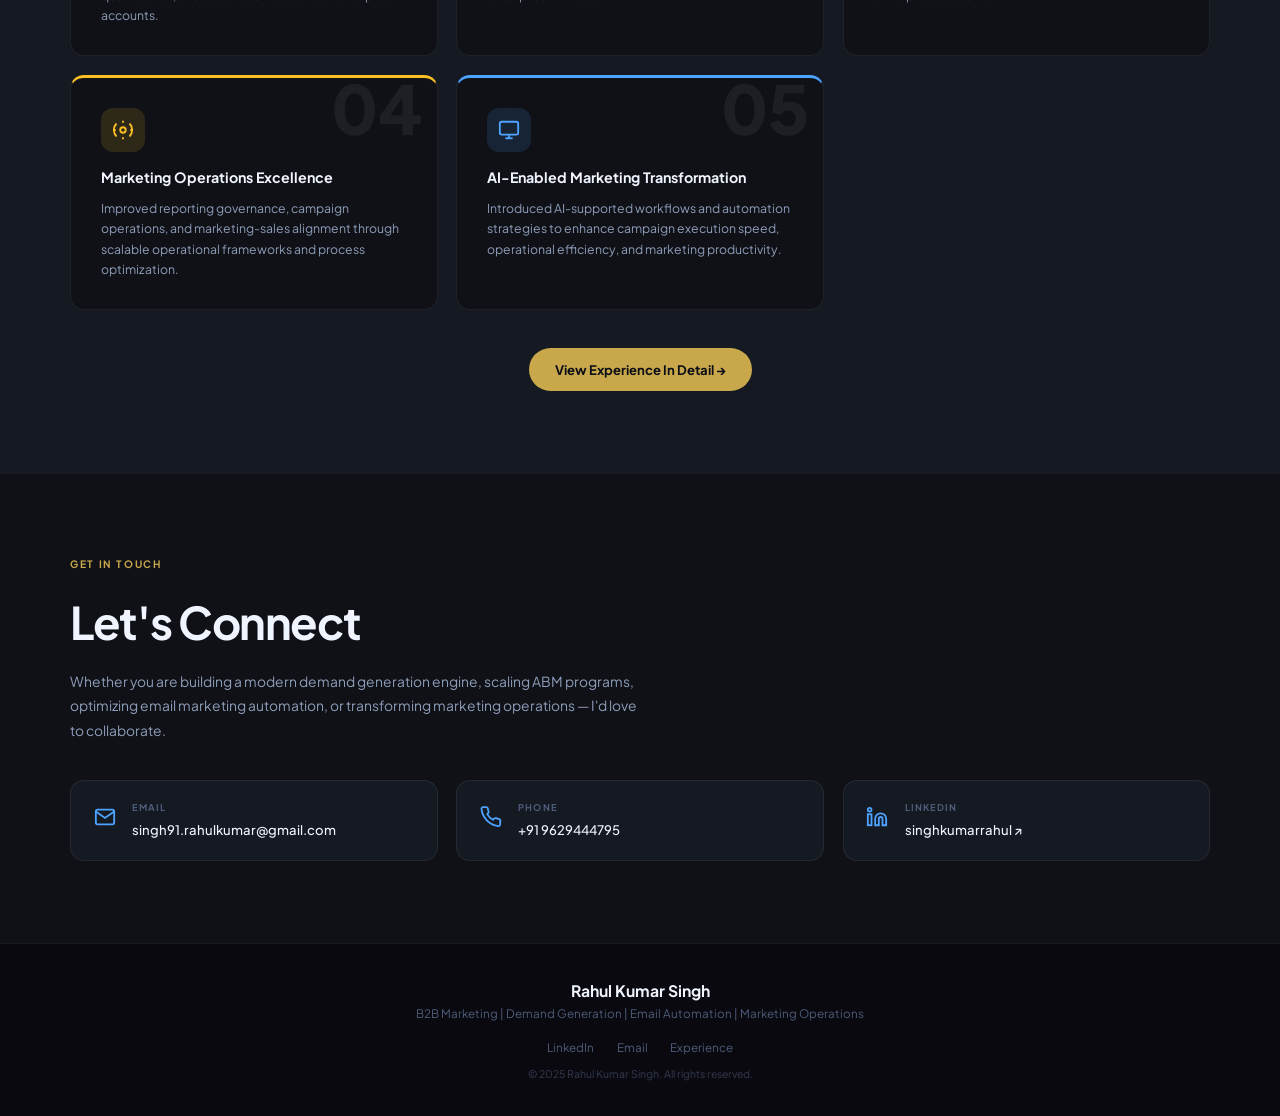
==== commit c4404234: "Update index.html" ====
--- a/index.html
+++ b/index.html
@@ -292,7 +292,7 @@
           <div class="sb-lbl">Global Companies</div>
         </div>
         <div class="stat-box sb-gold">
-          <div class="sb-num">∞</div>
+          <div class="sb-num">100+</div>
           <div class="sb-lbl">Enterprise Campaigns</div>
         </div>
       </div>
--- a/css/index.css
+++ b/css/index.css
@@ -85,8 +85,13 @@
 }
 .nav.scrolled { box-shadow: 0 2px 24px rgba(0,0,0,.6); }
 .nav-inner {
-  max-width: 1200px; margin: 0 auto;
-  display: flex; align-items: center; gap: 0; padding: 0 2rem; height: 60px;
+  max-width: 1200px;
+  margin: 0 auto;
+  display: flex;
+  align-items: center;
+  padding: 0 2rem;
+  height: 60px;
+  justify-content: space-between;
 }
 .nav-logo { font-size: 0.95rem; font-weight: 700; color: var(--t1); flex-shrink: 0; }
 .nav-links { display: flex; gap: 2px; list-style: none; margin: 0 auto 0 2.5rem; }
@@ -131,7 +136,11 @@
 .mobile-nav.open { transform: translateY(0); }
 .mobile-nav a { font-size: 1rem; font-weight: 500; color: var(--t1); padding: 0.75rem 1rem; border-radius: var(--r-sm); }
 .mobile-nav a:hover { background: var(--bg3); }
-.mob-cta { color: var(--gold) !important; font-weight: 700 !important; }
+.mob-cta { color: var(--gold) !important;
+  font-weight: 700 !important;
+  border-top: 1px solid var(--border);
+  padding-top: 0.75rem;
+  margin-top: 0.25rem; }
 
 /* ── REVEAL ANIMATION ── */
 .reveal { opacity: 0; transform: translateY(24px); transition: opacity 0.75s var(--ease), transform 0.75s var(--ease); }
